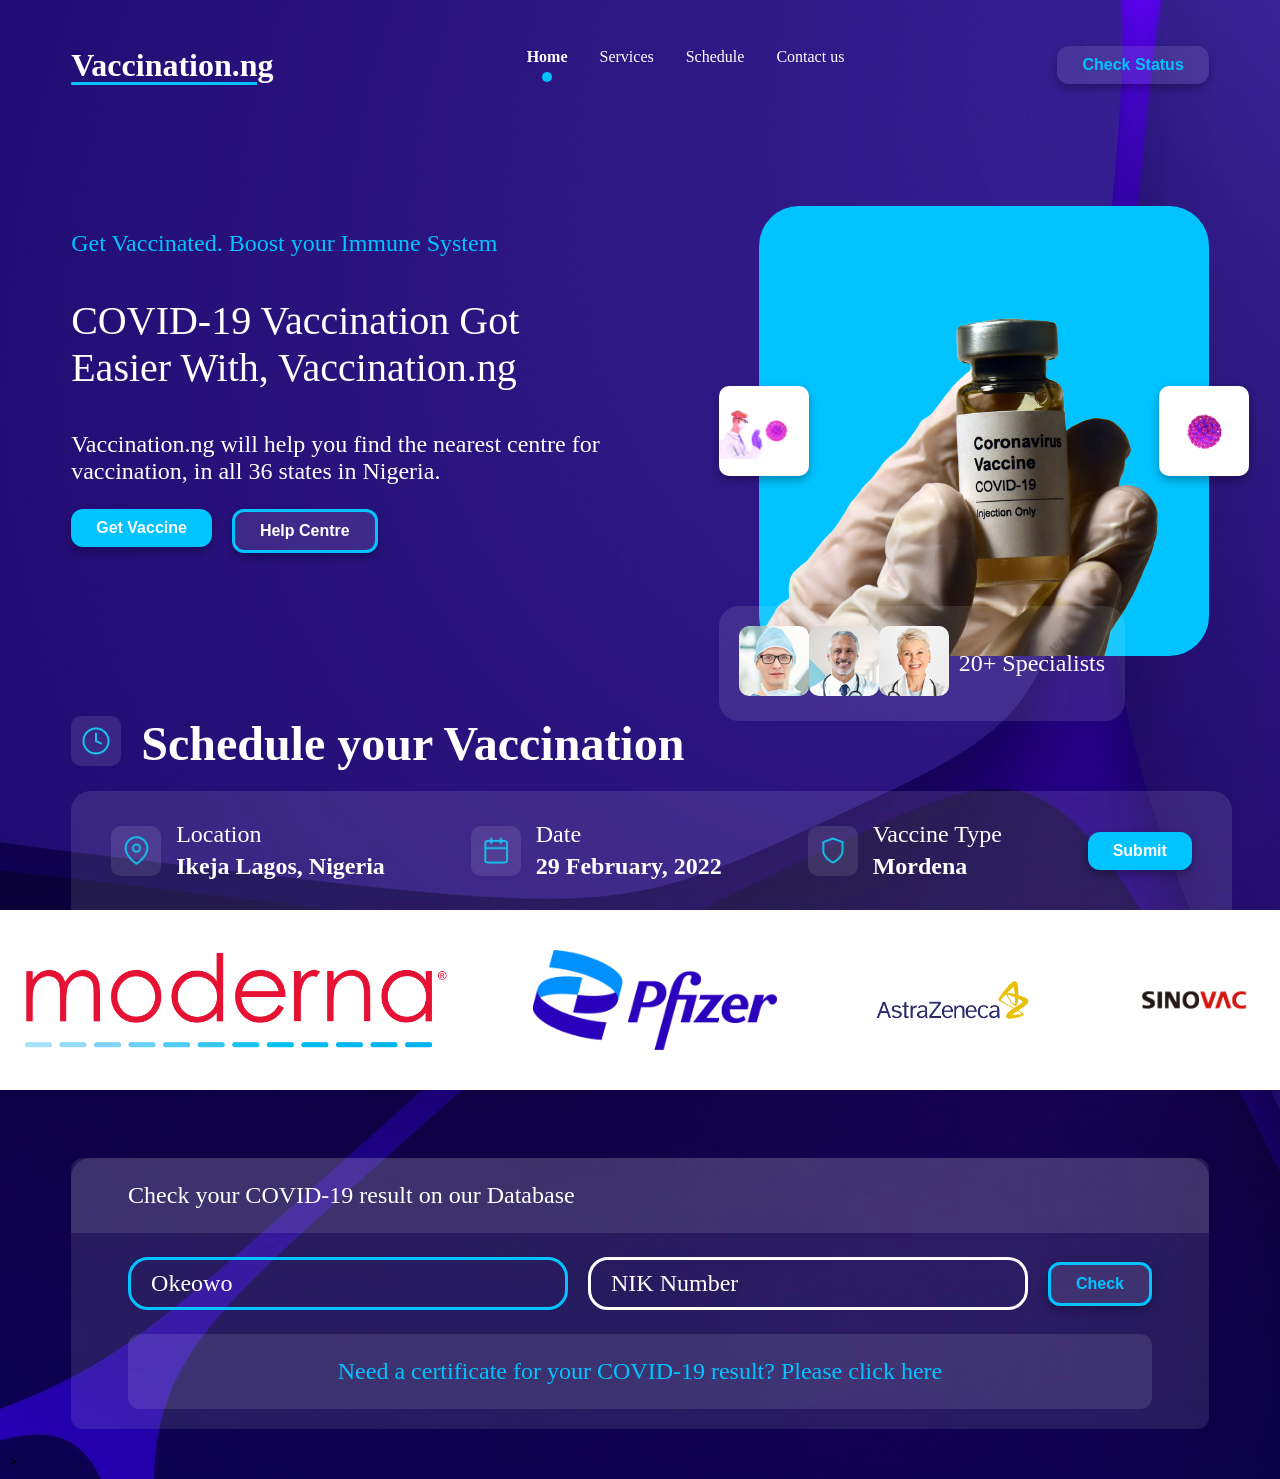
==== template/index.html @ 427723c7 "header and banner and check done" ====
<!DOCTYPE html>
<html lang="en-US">
    <head>
        <meta charset="utf-8" />
        <meta name="viewport" content="width=device-width" />
        <title>Landing Page</title>
        <link rel="stylesheet" href="../styles/style.css">
        
    </head>
    <body>
        <header class="navigation">
            <div class="logo">Vaccination.ng</div>
                <nav>
                <ul>
                    <li class="home-link">Home<span class="dot"></span></li>
                    <li>Services</li>
                    <li>Schedule</li>
                    <li>Contact us</li>
                </ul>
                </nav>
            <button class="check-btn">Check Status</button>
        </header>
        <main>
        <section class="banner">
            <div class="banner-items">
                <div class="banner-container">
                    <div class="banner-container-info">
                        <div class="banner-container-info-title">
                            <p>Get Vaccinated. Boost your Immune System</p>
                        </div>
                        <div class="banner-container-info-subtitle">
                            <p>COVID-19 Vaccination
                                Got Easier With,
                                Vaccination.ng</p>
                        </div>
                        <div class="banner-container-info-text">
                            <p>Vaccination.ng will help you find the nearest
                                centre for vaccination, in all 36 states in Nigeria.</p>
                        </div>
                    </div>
                    <div class="banner-container-btn">
                       <button class="banner-btn-vaccine">Get Vaccine</button>
                        <button class="banner-btn">Help Centre</button>
                    </div>
                </div>
                <div class="banner-images">
                    <div class="banner-image-hand">
                        <img src="../images/doctor.png"/>
                        <img src="../images/covid.png"/>
                    </div>
                    <div class="banner-image-info">
                        <div class="banner-image-specs">
                        <img class="banner-image-spec" src="../images/spec1.png">
                        <img class="banner-image-spec" src="../images/spec2.png">
                        <img class="banner-image-spec" src="../images/spec3.png">
                        </div>
                        <div class="banner-image-text">
                        <p>20+ Specialists</p>
                        </div>
                    </div>
                </div>
                    
            </div>
                <div class="banner-schedule">
                    <div class="banner-schedule-title">
                        <img src="../images/clock.png"/>
                        <p>Schedule your Vaccination</p>
                    </div>
                    <div class="banner-schedule-info">
                        <div class="banner-schedule-info-category">
                            <img class="banner-schedule-info-sign" src="../images/map-pin.png">
                            <div class="banner-schedule-info-text">
                                <p class="banner-schedule-category-name">Location</p>
                                <p class="banner-schedule-category-value">Ikeja Lagos, Nigeria</p>
                            </div>
                        </div>
                        <div class="banner-schedule-info-category">
                            <img class="banner-schedule-info-sign" src="../images/calendar.png">
                            <div class="banner-schedule-info-text">
                                <p class="banner-schedule-category-name">Date</p>
                                <p class="banner-schedule-category-value">29 February, 2022</p>
                            </div>
                        </div>
                        <div class="banner-schedule-info-category">
                            <img class="banner-schedule-info-sign" src="../images/shield.png">
                            <div class="banner-schedule-info-text">
                                <p class="banner-schedule-category-name">Vaccine Type</p>
                                <p class="banner-schedule-category-value">Mordena</p>
                            </div>
                        </div>
                        <button class="banner-schedule-btn">Submit</button>
                    </div>
                    <div class="sponsors">
                        <img src="../images/moderna.png">
                        <img src="../images/pfizer.png">
                        <img src="../images/astrazeneca.png">
                        <img src="../images/sinovac.png">
                    </div>
                </div>
        </section>
        <section class="check">
            <div class="check-container">
                <div class="check-container-title">
                    <p>Check your COVID-19 result on our Database</p>
                </div>
                <div class="check-container-info">
                    <div class="check-container-info-input">
                        <p>Okeowo</p>
                    </div>
                    <div class="check-container-info-niknum">
                        <p>NIK Number</p>
                    </div>
                    <button class="check-container-info-btn">Check</button>
                </div>
                <div class="check-container-text">
                    <p>Need a certificate for your COVID-19 result? Please click here</p>
                </div>
            </div>
        </section>>
        </main>
    </body>
</html>
---- styles/style.css ----
body {
    background-image: url(../images/background.jpg);
}

.logo {
    color: #fff;
    font-size: 2em;
    font-weight: bold;
    text-decoration: underline;
    text-decoration-color: #00c3ff;
    text-underline-offset: 6px; 
}

.navigation {
    display: flex;
    justify-content: space-between;
    align-items: center;
    padding: 1.5rem 5%;
}

.navigation nav ul {
    display: flex;
    list-style: none;
    gap: 2rem;
}
  
.navigation nav ul li {
    color: #fff;
}

.home-link {
    position: relative;
    font-weight: bold;
}

.home-link .dot {
    display: block;
    width: 10px;
    height: 10px;
    background: #00c3ff;
    border-radius: 50%;
    margin: 6px auto 0;
}

.check-btn {
    background: rgba(255, 255, 255, 0.1);
    color: #00c3ff;
    font-weight: bold;
    padding: 10px 25px;
    border: none;
    border-radius: 12px;
    font-size: 16px;
    box-shadow: 0 4px 8px rgba(0, 0, 0, 0.3);
}

.banner {
    display: flex;
    flex-direction: column;
    padding: 1.5rem 5%;
    margin-top: 60px;
}

.banner-items {
    display: flex;
    flex-direction: row;
    gap: 150px;
    
}


.banner-container {
    display: flex;
    flex-direction: column;
    align-items: flex-start;
    justify-content: flex-start;
    text-align: left;
}

.banner-container-info-title {
    color: #00c3ff;
    font-size: 1.5em;
}

.banner-container-info-subtitle {
    color: #fff;
    font-size: 2.5em;
}

.banner-container-info-text {
    color: #fff;
    font-size: 1.5em;
}

.banner-container-btn {
    display: flex;
    flex-direction: row;
    align-items: flex-start;
    justify-content: flex-start;
    gap: 20px;
}

.banner-btn {
    background: rgba(255, 255, 255, 0.1);
    color: #fff;
    font-weight: bold;
    padding: 10px 25px;
    border: solid #00c3ff;
    border-radius: 12px;
    font-size: 16px;
    box-shadow: 0 4px 8px rgba(0, 0, 0, 0.3);
}

.banner-btn-vaccine {
    background: rgba(255, 255, 255, 0.1);
    background-color: #00c3ff;
    color: #fff;
    font-weight: bold;
    padding: 10px 25px;
    border: solid #00c3ff;
    border: none;
    border-radius: 12px;
    font-size: 16px;
    box-shadow: 0 4px 8px rgba(0, 0, 0, 0.3);
}

.banner-images {
    position: relative;
}

.banner-image-hand {
    background-color: #00c3ff;
    background-image: url(../images/hand.png);
    width: 450px;
    height: 450px;
    border-radius: 40px;
    display: flex;
    align-items: center;
    justify-content: center;
    gap: 350px;
}

.banner-image-hand img {
    background-color: #fff;
    border-radius: 10px;
    width: 20%;
    height: 20%;
    object-fit: contain;
    box-shadow: 0 4px 8px rgba(0, 0, 0, 0.3);
}

.banner-image-info {
    position: absolute;
    background: rgba(255, 255, 255, 0.1);
    display: flex;
    flex-direction: row;
    align-items: flex-start;
    justify-content: flex-start;
    border: 5px;
    border-radius: 20px;
    padding: 20px;
    top: 400px;
    left: -40px;
    gap: 10px;
    margin: 0px;
}

.banner-image-specs {
    display: flex;
    flex-direction: row;
    align-items: flex-start;
    justify-content: flex-start;
    
}

.banner-image-spec {  
    width: 70px;
    height: 70px;
    border-radius: 10px;
    
}

.banner-image-text {
    color: #fff;
    font-size: 1.5em;
}

.banner-schedule {
    display: flex;
    flex-direction: column;
    align-items: flex-start;
    justify-content: center;
    margin-top: 60px;
}

.banner-schedule-title {
    display: flex;
    flex-direction: row;
    color: #00c3ff;
    font-size: 1.5em;
    gap: 20px;
}

.banner-schedule-title img {
    background: rgba(255, 255, 255, 0.1);
    border-radius: 10px;
    padding: 10px;
    object-fit: contain;
    width: 30px;
    height: 30px;
    flex-shrink: 0;
    
}

.banner-schedule-title p {
    color: #fff;
    font-size: 2em;
    font-weight: bold;
    margin: 0;
}

.banner-schedule-info {
    display: flex;
    flex-direction: row;
    align-items: center;
    justify-content: space-between;
    gap: 20px;
    margin-top: 20px;
    background: rgba(255, 255, 255, 0.1);;
    border-radius: 20px 20px 0 0;
    padding: 30px 40px 30px 40px;
    width: 95%;

}

.banner-schedule-info-category {
    display: flex;
    flex-direction: row;
    align-items: center;
    justify-content: flex-start;
    gap: 15px;
}

.banner-schedule-info-category img {
    background: rgba(255, 255, 255, 0.1);
    border-radius: 10px;
    padding: 10px;
    object-fit: contain;
    width: 30px;
    height: 30px;
    flex-shrink: 0;
}

.banner-schedule-info-text {
    display: flex;
    flex-direction: column;
    align-items: flex-start;
    justify-content: center;
    gap: 5px;
}


.banner-schedule-category-name {
    color: #fff;
    font-size: 1.5em;
    margin: 0;
}

.banner-schedule-category-value {
    color: #fff;
    font-size: 1.5em;
    font-weight: bold;
    margin: 0;
}

.banner-schedule-btn {
    background: rgba(255, 255, 255, 0.1);
    background-color: #00c3ff;
    color: #fff;
    font-weight: bold;
    padding: 10px 25px;
    border: solid #00c3ff;
    border: none;
    border-radius: 12px;
    font-size: 16px;
    box-shadow: 0 4px 8px rgba(0, 0, 0, 0.3);
}

.sponsors {
    background-color: #fff;
    display: flex;
    flex-direction: row;
    align-items: center;
    justify-content: space-around;
    gap: 40px;
    padding: 40px 0;
    width: 100vw;
    box-sizing: border-box;
    margin-left: calc(-50vw + 50%);
    margin-right: calc(-50vw + 50%);
}

.sponsors img {
    width: auto;
    height: auto;
    object-fit: contain;
    max-height: 100px;
}

.check {
    padding: 1.5rem 5%;
    margin-top: 20px;
}

.check-container {
    display: flex;
    flex-direction: column;
    align-items: center;
    justify-content: flex-start;
    background: rgba(255, 255, 255, 0.1);
    border-radius: 12px;
    width: 100%;
    padding-bottom: 20px;
}

.check-container-title {
    color: #fff;
    font-size: 1.5em;
    background: rgba(255, 255, 255, 0.1);;
    border-radius: 20px 20px 0 0;
    margin: 0;
    width: 100%;
}

.check-container-title p {
    padding: 1.5rem 5%;
    margin: 0;
}

.check-container-info {
    display: flex;
    flex-direction: row;
    align-items: center;
    padding: 1.5rem 5%;
    gap: 20px;
    width: 90%;
    justify-content: space-between;
    
}

.check-container-info-input {
    border: solid #00c3ff;
    border-radius: 20px;
    padding: 10px 20px;
    flex: 1;
}

.check-container-info-input p {
    color: #fff;
    font-size: 1.5em;
    margin: 0;
}

.check-container-info-niknum {
    border: solid #fff;
    border-radius: 20px;
    padding: 10px 20px;
    flex: 1;
}

.check-container-info-niknum p {
    color: #fff;
    font-size: 1.5em;
    margin: 0;
}

.check-container-info-btn {
    flex: 0 0 100px;
    background: rgba(255, 255, 255, 0.1);
    color: #00c3ff;
    font-weight: bold;
    padding: 10px 25px;
    border: solid #00c3ff;
    border-radius: 12px;
    font-size: 16px;
    box-shadow: 0 4px 8px rgba(0, 0, 0, 0.3);
}

.check-container-text {
    color: #00c3ff;
    font-size: 1.5em;
    background: rgba(255, 255, 255, 0.1);
    border-radius: 12px;
    margin: 0;
    width: 90%;
    display: flex;
    align-items: center;
    justify-content: center;
}
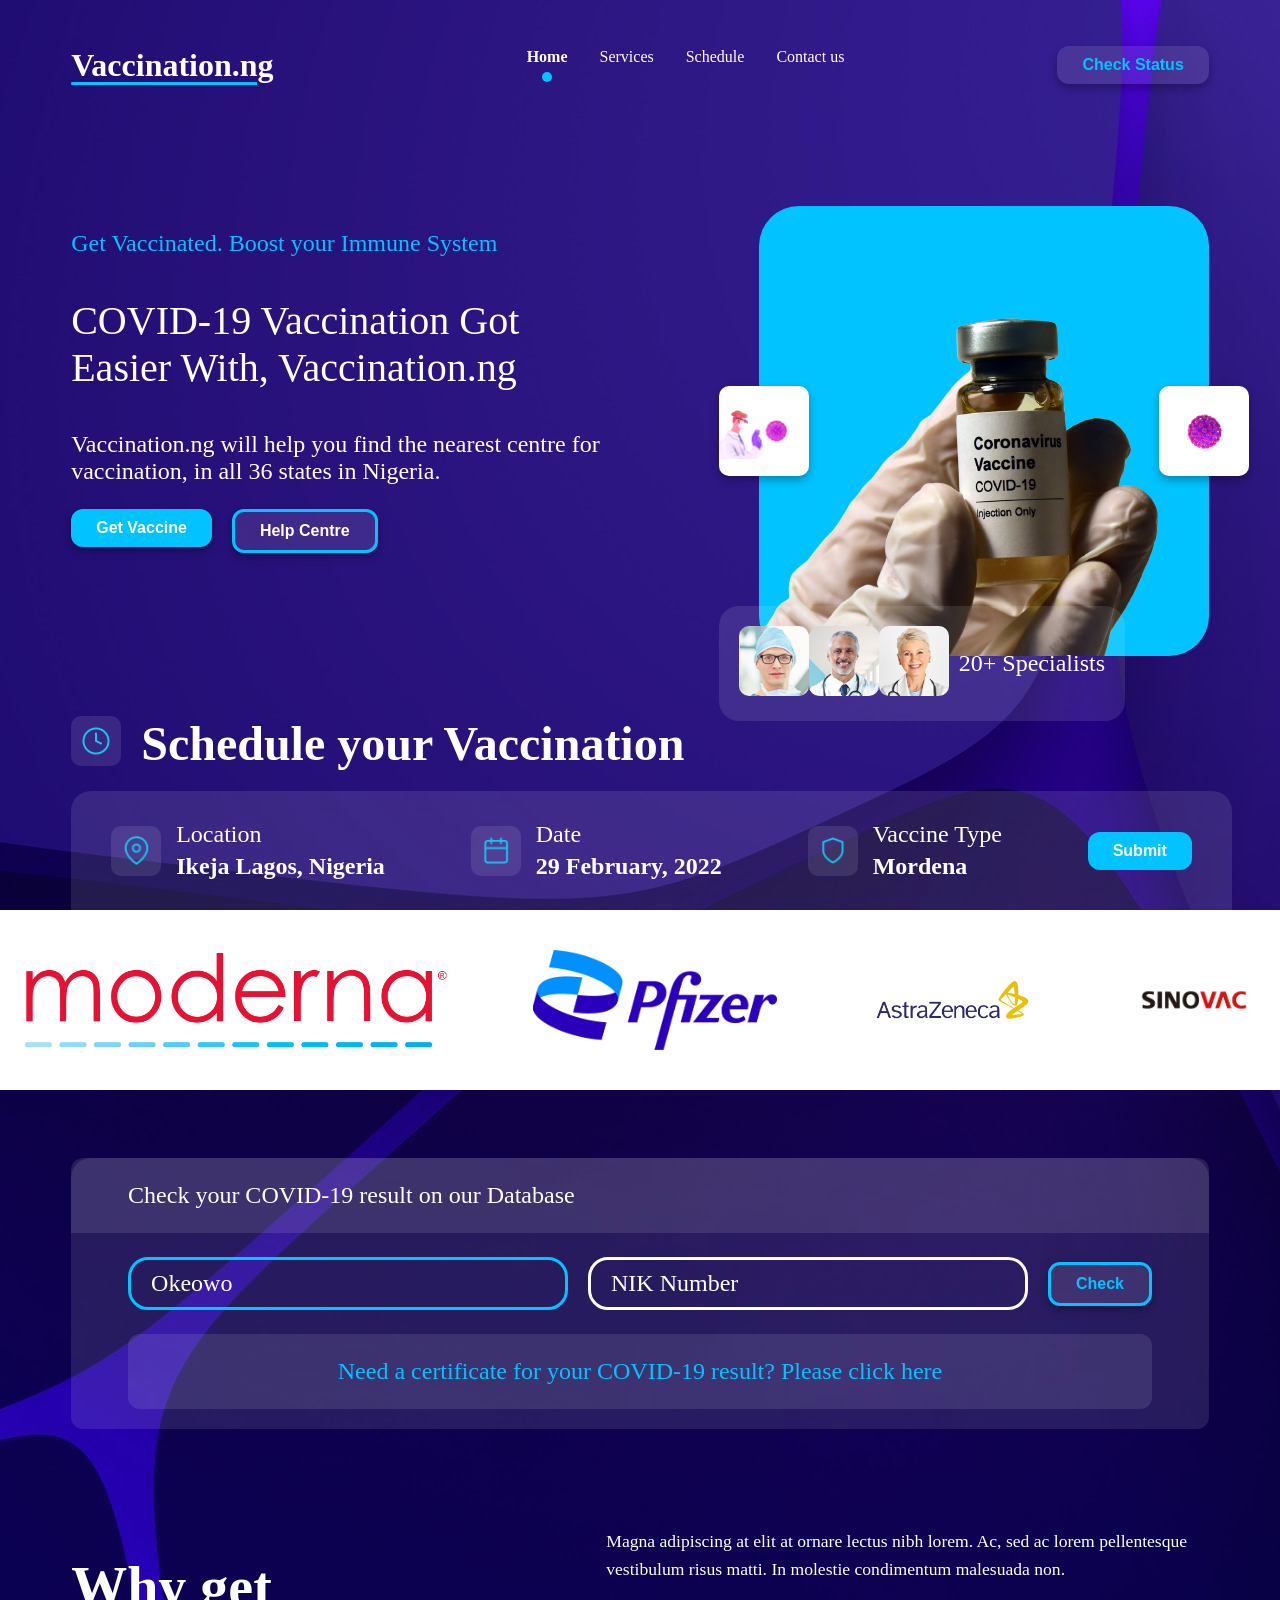
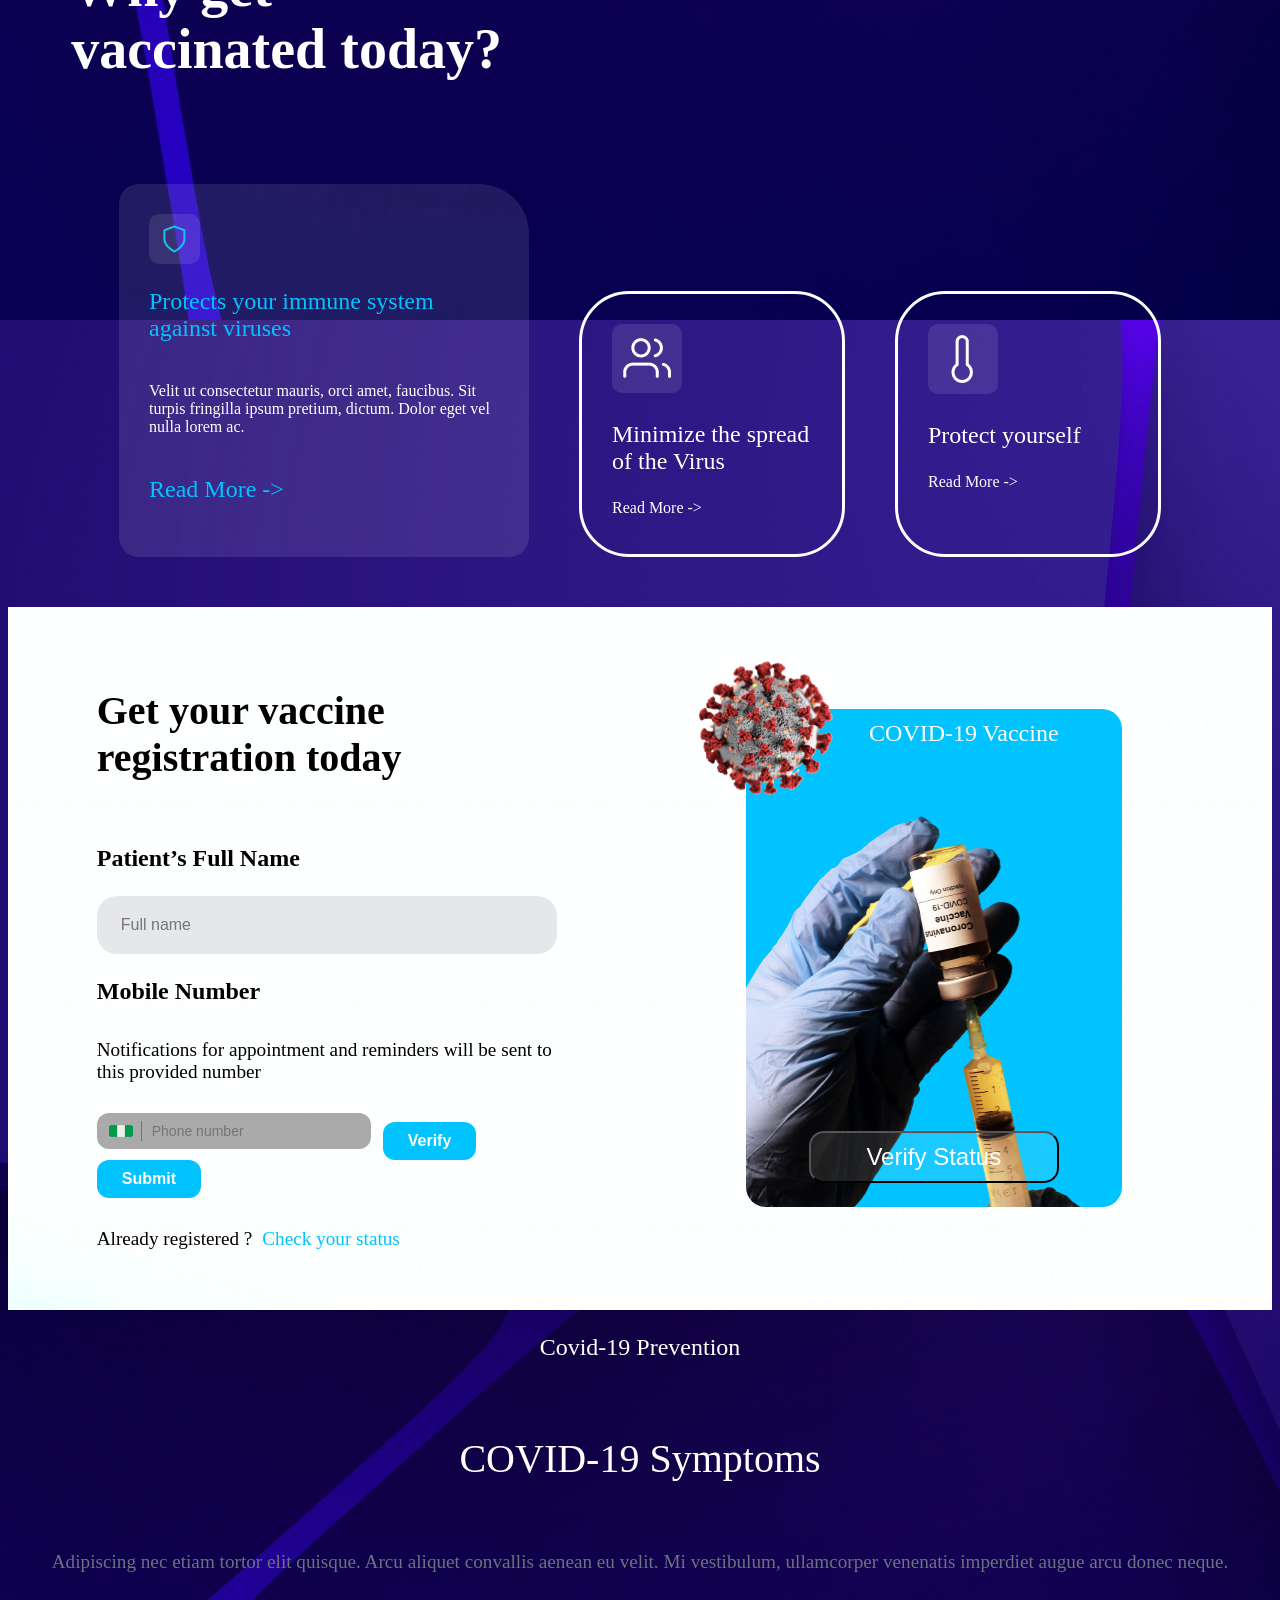
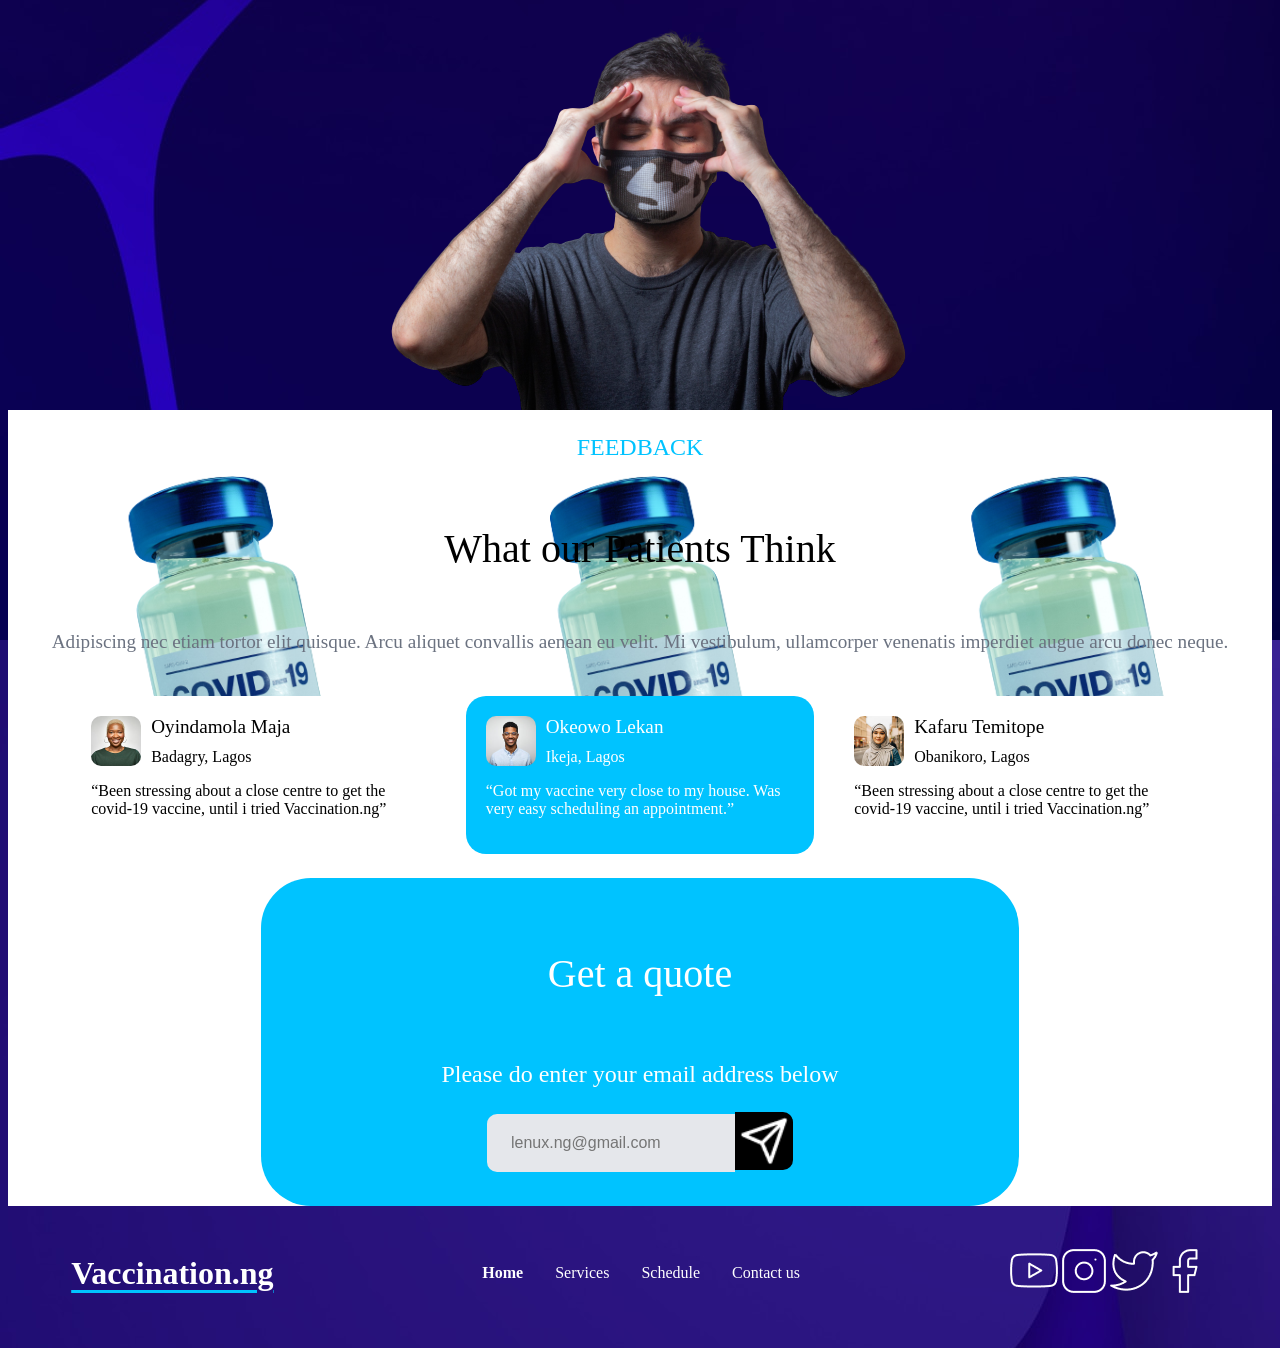
==== commit d36e0037: "main design done" ====
--- a/template/index.html
+++ b/template/index.html
@@ -116,7 +116,162 @@
                     <p>Need a certificate for your COVID-19 result? Please click here</p>
                 </div>
             </div>
-        </section>>
+        </section>
+        <section class="reasons">
+            <div class="reasons-title">
+                <p class="reasons-title-text">Why get vaccinated
+                    today?</p>
+                <p class="reasons-title-subtext">Magna adipiscing at elit at ornare lectus nibh lorem. 
+                    Ac, sed ac lorem pellentesque vestibulum risus matti. 
+                    In molestie condimentum malesuada non.</p>
+            </div>
+            <div class="reasons-info">
+                <div class="reasons-info-protect">
+                    <img src="../images/shield.png">
+                    <p class="reasons-info-protect-title">Protects your immune 
+                        system against viruses</p>
+                    <p class="reasons-info-protect-text">Velit ut consectetur mauris, orci amet, 
+                        faucibus. 
+                        Sit turpis fringilla ipsum pretium,
+                        dictum. Dolor eget vel nulla lorem ac.
+                    </p>
+                    <p class="reasons-info-protect-readmore">Read More -></p>
+                </div>
+                <div class="reasons-info-page">
+                    <img src="../images/people.png">
+                    <p class="reasons-info-page-title">Minimize the spread
+                        of the Virus</p>
+                    
+                    <p class="reasons-info-page-readmore">Read More -></p>
+                </div>
+                <div class="reasons-info-page">
+                    <img src="../images/thermometer.png">
+                    <p class="reasons-info-page-title">Protect yourself</p>
+                    
+                    <p class="reasons-info-page-readmore">Read More -></p>
+                </div>
+            </div>
+        </section>
+        <section class="registration">
+            <div class="reg-container">
+                <div class="reg-form">
+                    <p class="reg-form-title">Get your vaccine 
+                        registration today</p>
+                    <p class="reg-form-text">Patient’s Full Name</p>
+                    <div class="reg-form-name">
+                        <input placeholder="Full name"></input>
+                    </div>
+                    <p class="reg-form-text">Mobile Number</p>
+                    <p class="reg-form-subtext">Notifications for appointment and reminders will be sent to this 
+                        provided number</p>
+                    <div class="reg-form-num">
+                        <div class="reg-phone-box">
+                            <img src="../images/flag.png" class="reg-flag">
+                            <div class="divider"></div>
+                            <input placeholder="Phone number"></input>
+                        </div>
+                        <button class="reg-form-verify-btn">Verify</button>
+                    </div>
+                    <button class="reg-form-submit-btn">Submit</button>
+                    <div class="reg-form-check">
+                    <p class="reg-form-subtext">Already registered ? </p>
+                    <p class="reg-check-status">Check your status</p>
+                </div>
+                </div>
+                
+            </div>
+            <div class="reg-images">
+                <img src="../images/covid2.png" class="reg-image">
+                <div class="reg-image-texts">
+                    <p class="reg-image-text">COVID-19
+                        Vaccine</p>
+                    <button class="reg-image-btn">Verify Status</button>
+                </div>
+            </div>
+        </section>
+        <section class="symptoms">
+            <div class="symptoms-text">
+                <p class="symptoms-title">Covid-19 Prevention</p>
+                <p class="symptoms-subtitle">COVID-19 Symptoms</p>
+                <p class="symptoms-subtext">Adipiscing nec etiam tortor elit quisque. Arcu aliquet convallis aenean eu velit.
+                    Mi vestibulum, ullamcorper venenatis imperdiet augue arcu donec neque.</p>
+                <img src="../images/dude.png">
+            </div>
+        </section>
+        <section class="feedback">
+            <p class="feedback-title">FEEDBACK</p>
+            <p class="feedback-subtitle">What our Patients Think</p>
+            <p class="feedback-subtext">Adipiscing nec etiam tortor elit quisque. Arcu aliquet convallis aenean eu velit.
+                Mi vestibulum, ullamcorper venenatis imperdiet augue arcu donec neque.</p>
+            <div class="customer-feedbacks">
+                <div class="feedback-card">
+                    <div class="customer">
+                        <img src="../images/cus1.png" class="customer-image">
+                        <div class="customer-info">
+                            <p class="customer-name">Oyindamola Maja</p>
+                            <p class="customer-location">Badagry, Lagos</p>
+                    </div>
+                    </div>
+                    <p class="feedback-text">“Been stressing about a close centre
+                        to get the covid-19 vaccine, until
+                        i tried Vaccination.ng”</p>
+                </div>
+                <div class="feedback-card-special">
+                    <div class="customer">
+                        <img src="../images/cus2.png" class="customer-image">
+                        <div class="customer-info">
+                            <p class="customer-name-special"> Okeowo Lekan</p>
+                            <p class="customer-location-special">Ikeja, Lagos</p>
+                    </div>
+                    </div>
+                    <p class="feedback-text-special">“Got my vaccine very close to my house.
+                        Was very easy scheduling
+                        an appointment.”</p>
+                </div>
+                <div class="feedback-card">
+                    <div class="customer">
+                        <img src="../images/cus3.png" class="customer-image">
+                        <div class="customer-info">
+                            <p class="customer-name">Kafaru Temitope</p>
+                            <p class="customer-location">Obanikoro, Lagos</p>
+                    </div>
+                    </div>
+                    <p class="feedback-text">“Been stressing about a close centre
+                        to get the covid-19 vaccine, until
+                        i tried Vaccination.ng”</p>
+                </div>
+            </div>
+            <div class="feedback-quote">
+                <p class="quote-title">
+                    Get a quote
+                </p>
+                <p class="quote-subtitle">
+                    Please do enter your email address below
+                </p>
+                <div class="quote-input">
+                    <input placeholder="lenux.ng@gmail.com"></input>
+                    <div class="quote-arrow">
+                        <img src="../images/send.png">
+                    </div>
+            </div>
+        </section>
         </main>
+        <footer class="footer">
+            <div class="logo">Vaccination.ng</div>
+                <nav>
+                <ul>
+                    <li class="home-link">Home</li>
+                    <li>Services</li>
+                    <li>Schedule</li>
+                    <li>Contact us</li>
+                </ul>
+                </nav>
+                <ul class="footer-soc-links">
+                    <li><a href=""><img src="../images/youtube.png"></a></li>
+                    <li><a href=""><img src="../images/instagram.png"></a></li>
+                    <li><a href=""><img src="../images/twitter.png"></a></li>
+                    <li><a href=""><img src="../images/facebook.png"></a></li>
+                </ul>
+        </footer>
     </body>
 </html>
--- a/styles/style.css
+++ b/styles/style.css
@@ -282,7 +282,6 @@
     border: none;
     border-radius: 12px;
     font-size: 16px;
-    box-shadow: 0 4px 8px rgba(0, 0, 0, 0.3);
 }
 
 .sponsors {
@@ -395,4 +394,503 @@
     display: flex;
     align-items: center;
     justify-content: center;
+}
+
+
+.reasons-title {
+    display: flex;
+    flex-direction: row;
+    gap: 80px;
+    align-items: flex-start;
+    justify-content: flex-start;
+    padding: 3rem 5%;
+}
+
+.reasons-title-text {
+    color: #fff;
+    font-size: 3.5em;
+    font-weight: bold;
+    line-height: 1.1;
+    flex: 0 0 auto;
+    max-width: 40%;
+}
+
+.reasons-title-subtext {
+    color: #fff;
+    font-size: 1.1em;
+    line-height: 1.6;
+    flex: 1;
+    padding-top: 0.5rem;
+}
+
+.reasons-info {
+    display: flex;
+    flex-direction: row;
+    align-items: flex-end;
+    justify-content: center;
+    padding: 0 5%;
+    gap: 50px;
+    margin-bottom: 50px;
+}
+
+.reasons-info-protect {
+    display: flex;
+    flex-direction: column;
+    align-items: flex-start;
+    justify-content: center;
+    background: rgba(255, 255, 255, 0.1);
+    border-radius: 20px 50px 20px 20px;
+    padding: 30px;
+    width: 350px;
+}
+
+.reasons-info-protect img {
+    background: rgba(255, 255, 255, 0.1);
+    border-radius: 10px;
+    padding: 10px;
+    object-fit: contain;
+}
+
+.reasons-info-protect-title {
+    color: #00c3ff;
+    font-size: 1.5em;
+}
+
+.reasons-info-protect-text {
+    color: #fff;
+    font-size: 1em;
+}
+
+.reasons-info-protect-readmore {
+    color: #00c3ff;
+    font-size: 1.5em;
+}
+
+.reasons-info-page {
+    border: solid #fff;
+    border-radius: 50px;
+    padding: 30px;
+    width: 200px;
+    height: 200px;
+}
+.reasons-info-page img {
+    background: rgba(255, 255, 255, 0.1);
+    border-radius: 10px;
+    padding: 10px;
+    object-fit: contain;
+}
+
+.reasons-info-page-title {
+    color: #fff;
+    font-size: 1.5em;
+}
+
+.reasons-info-page-readmore {
+    color: #fff;
+    font-size: 1em;
+}
+
+
+.registration  {
+    background-image: url(../images/background2.jpg);
+    display: flex;
+    flex-direction: row;
+    align-items: center;
+    justify-content: flex-start;
+    gap: 100px;
+}
+
+.reg-container {
+    display: flex;
+    flex-direction: row;
+    align-items: center;
+    justify-content: flex-start;
+    padding: 1rem 5%;
+    width: 100%;
+}
+
+.reg-form {
+    display: flex;
+    flex-direction: column;
+    align-items: flex-start;
+    justify-content: flex-start;
+    padding: 1.5rem 5%;
+}
+
+.reg-form-title {
+    color: black;
+    font-size: 2.5em;
+    font-weight: bold;
+}
+
+.reg-form-text {
+    color: black;
+    font-size: 1.5em;
+    font-weight: bold;
+}
+
+.reg-form-name {
+    display: flex;
+    flex-direction: row;
+    align-items: center;
+    justify-content: flex-start;
+    width: 100%;
+}
+
+.reg-form-name input {
+    width: 100%;
+    padding: 20px 24px;
+    background-color: #e5e7eb;
+    border: none;
+    border-radius: 20px;
+    font-size: 16px;
+    color: #6b7280;
+    outline: none;
+}
+
+.reg-form-subtext {
+    color: black;
+    font-size: 1.2em;
+    margin-top: 10px;
+}
+
+.reg-form-verify-btn {
+    background: rgba(255, 255, 255, 0.1);
+    background-color: #00c3ff;
+    color: #fff;
+    font-weight: bold;
+    padding: 10px 25px;
+    border: solid #00c3ff;
+    border: none;
+    border-radius: 12px;
+    font-size: 16px;
+    margin-top: 20px;
+}
+
+.reg-form-submit-btn {
+    background: rgba(255, 255, 255, 0.1);
+    background-color: #00c3ff;
+    color: #fff;
+    font-weight: bold;
+    padding: 10px 25px;
+    border: solid #00c3ff;
+    border: none;
+    border-radius: 12px;
+    font-size: 16px;
+}
+
+.reg-form-check {
+    display: flex;
+    flex-direction: row;
+    align-items: center;
+    justify-content: flex-start;
+    gap: 10px;
+    margin-top: 20px;
+}
+
+.reg-check-status {
+    color: #00c3ff;
+    font-size: 1.2em;
+    margin-top: 10px;
+}
+
+.reg-form-num {
+    display: flex;
+    align-items: center;
+    gap: 12px;
+}
+
+.reg-phone-box {
+    display: flex;
+    align-items: center;
+    background: #aaa;
+    border-radius: 12px;
+    padding: 8px 12px;
+    width: 250px;
+}
+
+.reg-flag {
+    width: 24px;
+    height: 16px;
+    
+}
+
+.divider {
+    width: 1px;
+    height: 20px;
+    background: #6b7280;
+    margin: 0 8px;
+}
+
+.reg-phone-box input {
+    border: none;
+  outline: none;
+  flex: 1;
+  background: transparent;
+  font-size: 14px;
+  color: #aaa;
+}
+
+.reg-images {
+    display: flex;
+    background-image: url(../images/hand2.png);
+    background-repeat: no-repeat;
+    background-color: #00c3ff;
+    border-radius: 20px;
+    flex-direction: column;
+    align-items: center;
+    justify-content: center;
+    gap: 20px;
+    padding: 1.5rem 5%;
+    width: 250px;
+    height: 450px;
+    margin-right: 150px;
+}
+
+.reg-images img {
+    width: 100%;
+    height: 100%;
+    object-fit: contain;
+    border-radius: 20px;
+    transform: translate(-170px, -150px);
+}
+
+.reg-image-texts {
+    display: flex;
+    flex-direction: column;
+    align-items: center;
+    justify-content: center;
+    gap: 10px;
+}
+
+.reg-image-text {
+    color: #fff;
+    font-size: 1.5em;
+    transform: translate(30px, -350px);
+}
+
+.reg-image-btn {
+    background: rgba(255, 255, 255, 0.1);
+    border-radius: 15px;
+    padding: 10px 25px;
+    color: #fff;
+    font-size: 1.5em;
+    width: 250px
+}
+
+.symptoms-text {
+    display: flex;
+    flex-direction: column;
+    align-items: center;
+    justify-content: center;
+    gap: 10px;
+    margin: 0;
+}
+
+.symptoms-title {
+    color: #fff;
+    font-size: 1.5em;
+}
+
+.symptoms-subtitle {
+    color: #fff;
+    font-size: 2.5em;
+}
+
+.symptoms-subtext {
+    color: #6b7280;
+    font-size: 1.2em;
+}
+
+.feedback {
+    background-image: url(../images/bottle.png);
+    background-repeat: repeat-x;
+    background-color: #fff;
+    background-size: calc(100% / 3) auto;
+    
+    display: flex;
+    flex-direction: column;
+    align-items: center;
+    justify-content: center;
+}
+
+.feedback-title {
+    color: #00c3ff;
+    font-size: 1.5em;
+}
+
+.feedback-subtitle {
+    color: black;
+    font-size: 2.5em;
+}
+
+.feedback-subtext {
+    color: #6b7280;
+    font-size: 1.2em;
+}
+
+.customer-feedbacks {
+    display: flex;
+    flex-direction: row;
+    align-items: center;
+    justify-content: center;
+    gap: 20px;
+    padding: 1.5rem 5%;
+}
+
+.feedback-card {
+    display: flex;
+    flex-direction: column;
+    align-items: flex-start;
+    justify-content: flex-start;
+    background: #fff;
+    border-radius: 20px;
+    background-repeat: no-repeat;
+    padding: 20px;
+}
+
+.feedback-text {
+    color: black;
+    font-size: 1em;
+}
+
+.feedback-text-special {
+    color: #fff;
+    font-size: 1em;
+}
+
+.feedback-card-special{
+    display: flex;
+    flex-direction: column;
+    align-items: flex-start;
+    justify-content: flex-start;
+    background: #00c3ff;
+    border-radius: 20px;
+    background-repeat: no-repeat;
+    padding: 20px;
+}
+
+
+
+.customer {
+    display: flex;
+    flex-direction: row;
+    align-items: center;
+    justify-content: center;
+    gap: 10px;
+    
+}
+
+.customer-image {
+    width: 50px;
+    height: 50px;
+    border-radius: 10px;
+    object-fit: cover;
+}
+
+.customer-info {
+    display: flex;
+    flex-direction: column;
+    align-items: flex-start;
+    justify-content: center;
+    gap: 10px;
+}
+
+.customer-info p {
+    margin: 0;
+}
+
+.customer-name {
+    color: black;
+    font-size: 1.2em;
+}
+
+.customer-location {
+    color: black;
+    font-size: 1em;
+}
+
+.customer-name-special {
+    color: #fff;
+    font-size: 1.2em;
+}
+
+.customer-location-special {
+    color: #fff;
+    font-size: 1em;
+}
+
+.feedback-quote {
+    display: flex;
+    flex-direction: column;
+    align-items: center;
+    justify-content: center;
+    background-color: #00c3ff;
+    padding: 2rem 5%;
+    border-radius: 50px;
+    width: 50%;
+    shadowbox: 0 0 15px #6b7280
+}
+
+.quote-title {
+    color: #fff;
+    font-size: 2.5em;
+
+}
+
+.quote-subtitle {
+    color: #fff;
+    font-size: 1.5em;
+}
+
+.quote-input {
+    display: flex;
+    flex-direction: row;
+    align-items: center;
+    justify-content: center;
+
+}
+
+.quote-input input {
+    width: 100%;
+    padding: 20px 24px;
+    background-color: #e5e7eb;
+    border: none;
+    border-radius: 10px 0 0 10px;
+    font-size: 16px;
+    color: #6b7280;
+    outline: none;
+}
+
+.quote-input img {
+    width: 50px;
+    height: 50px;
+    border-radius: 0 10px 10px 0;
+    object-fit: cover;
+    background-color: black;
+    padding: 4px;
+}
+
+.footer {
+    display: flex;
+    justify-content: space-between;
+    align-items: center;
+    padding: 1.5rem 5%;
+}
+
+.footer nav ul {
+    display: flex;
+    list-style: none;
+    gap: 2rem;
+}
+  
+.footer nav ul li {
+    color: #fff;
+}
+
+.footer-soc-links {
+    display: flex;
+    justify-content: center;
+    align-items: center;
+    list-style: none;
 }
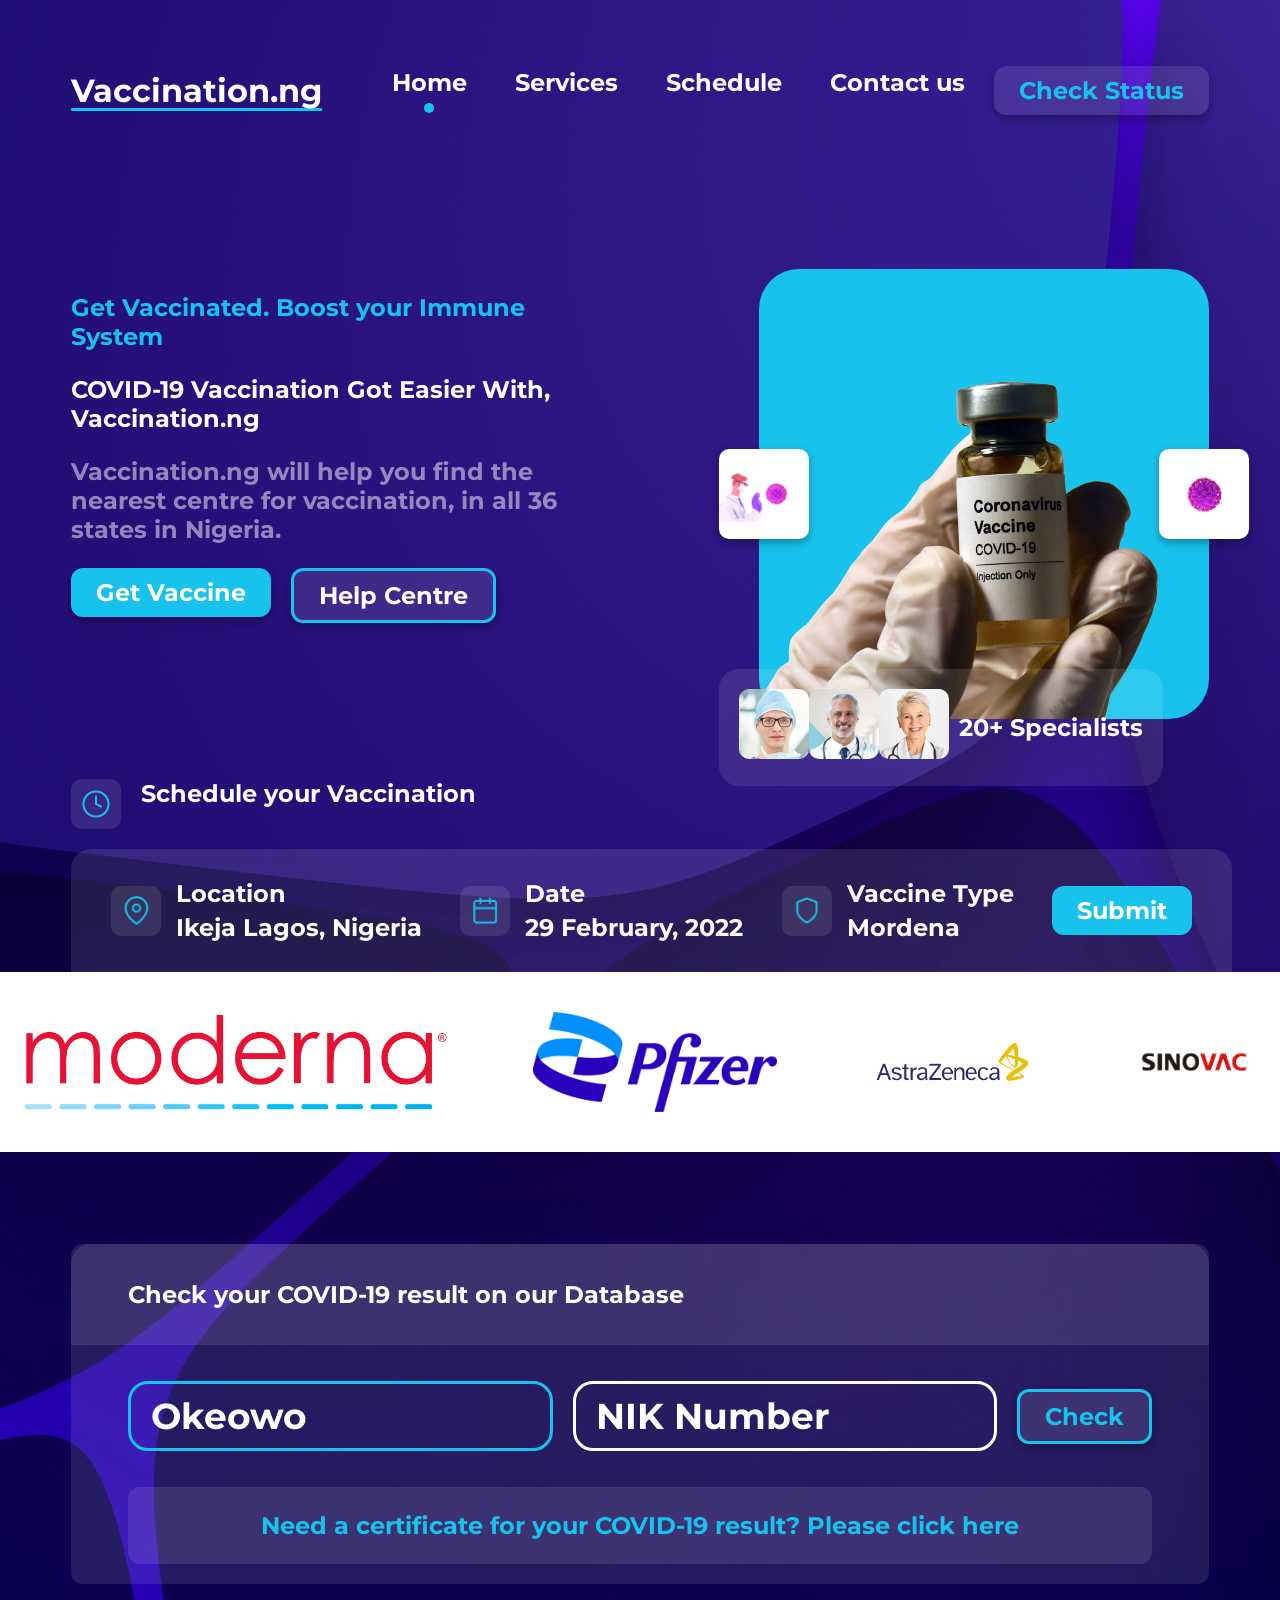
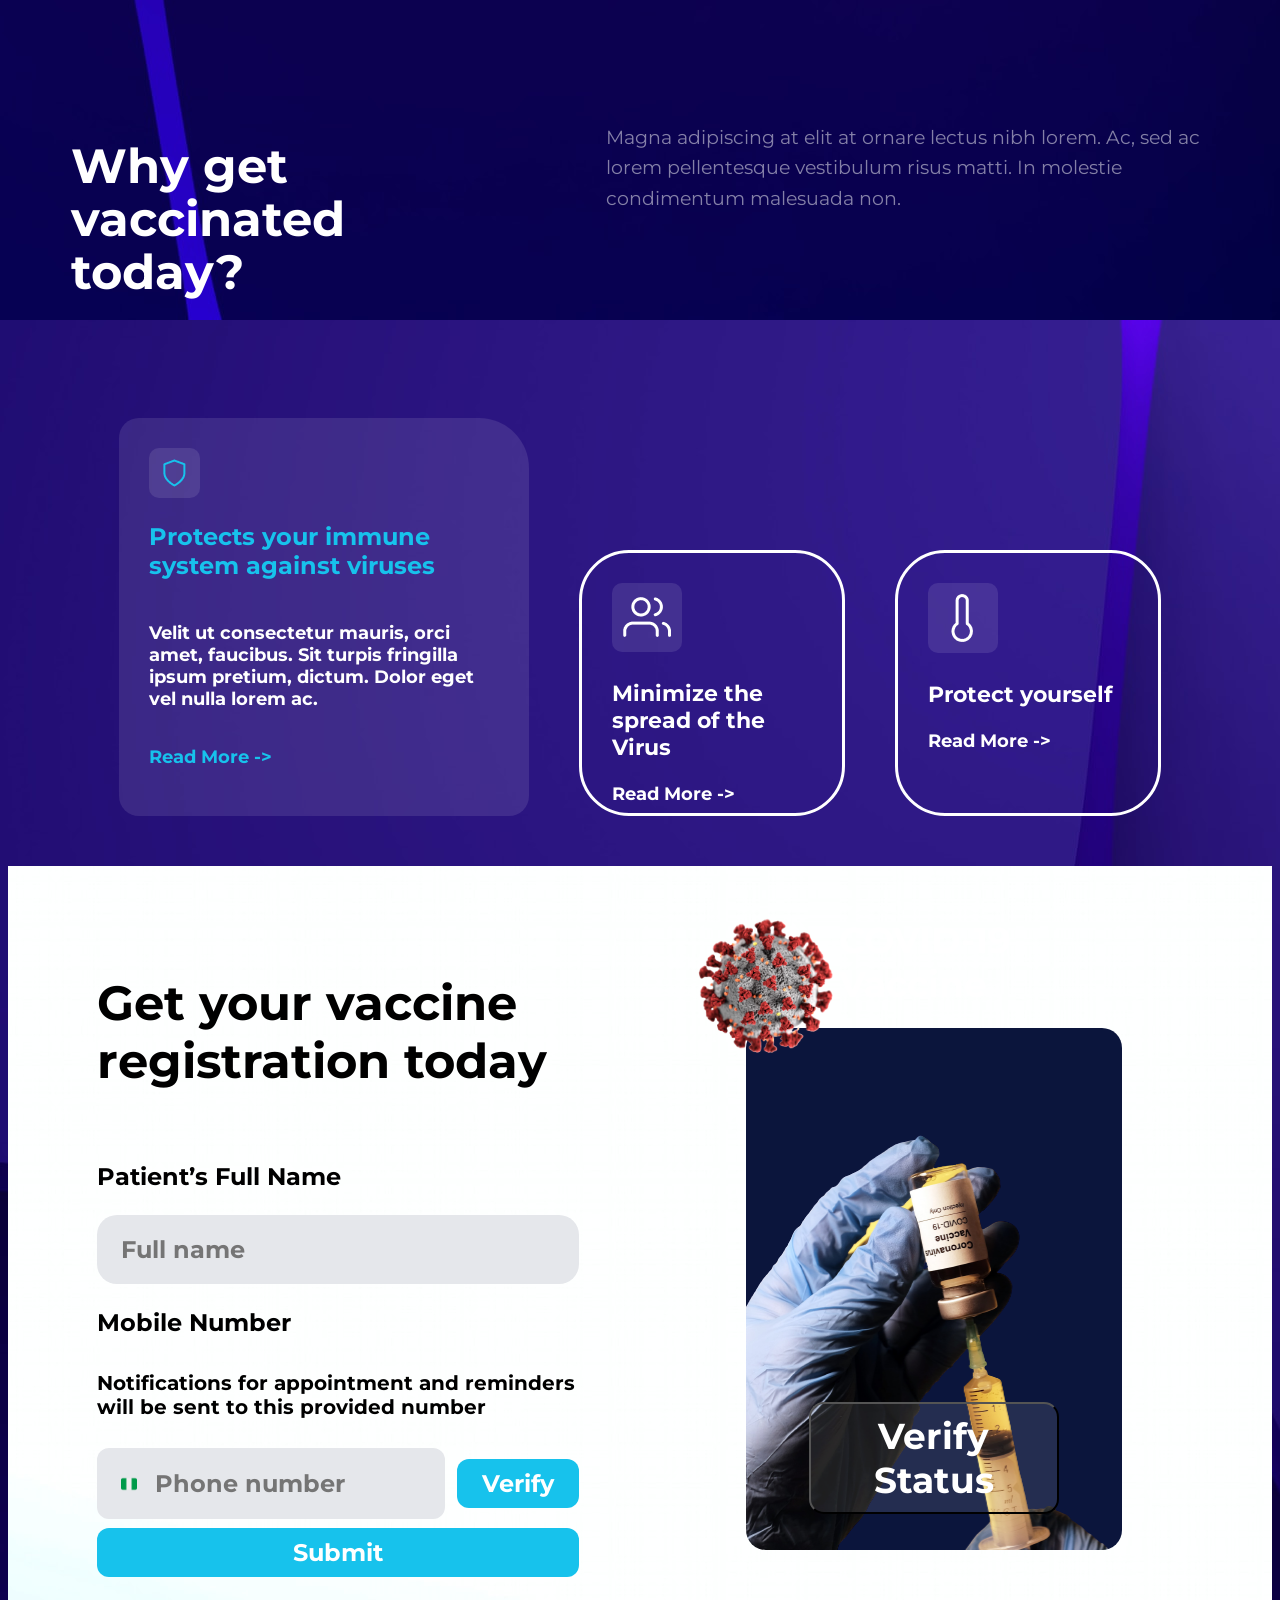
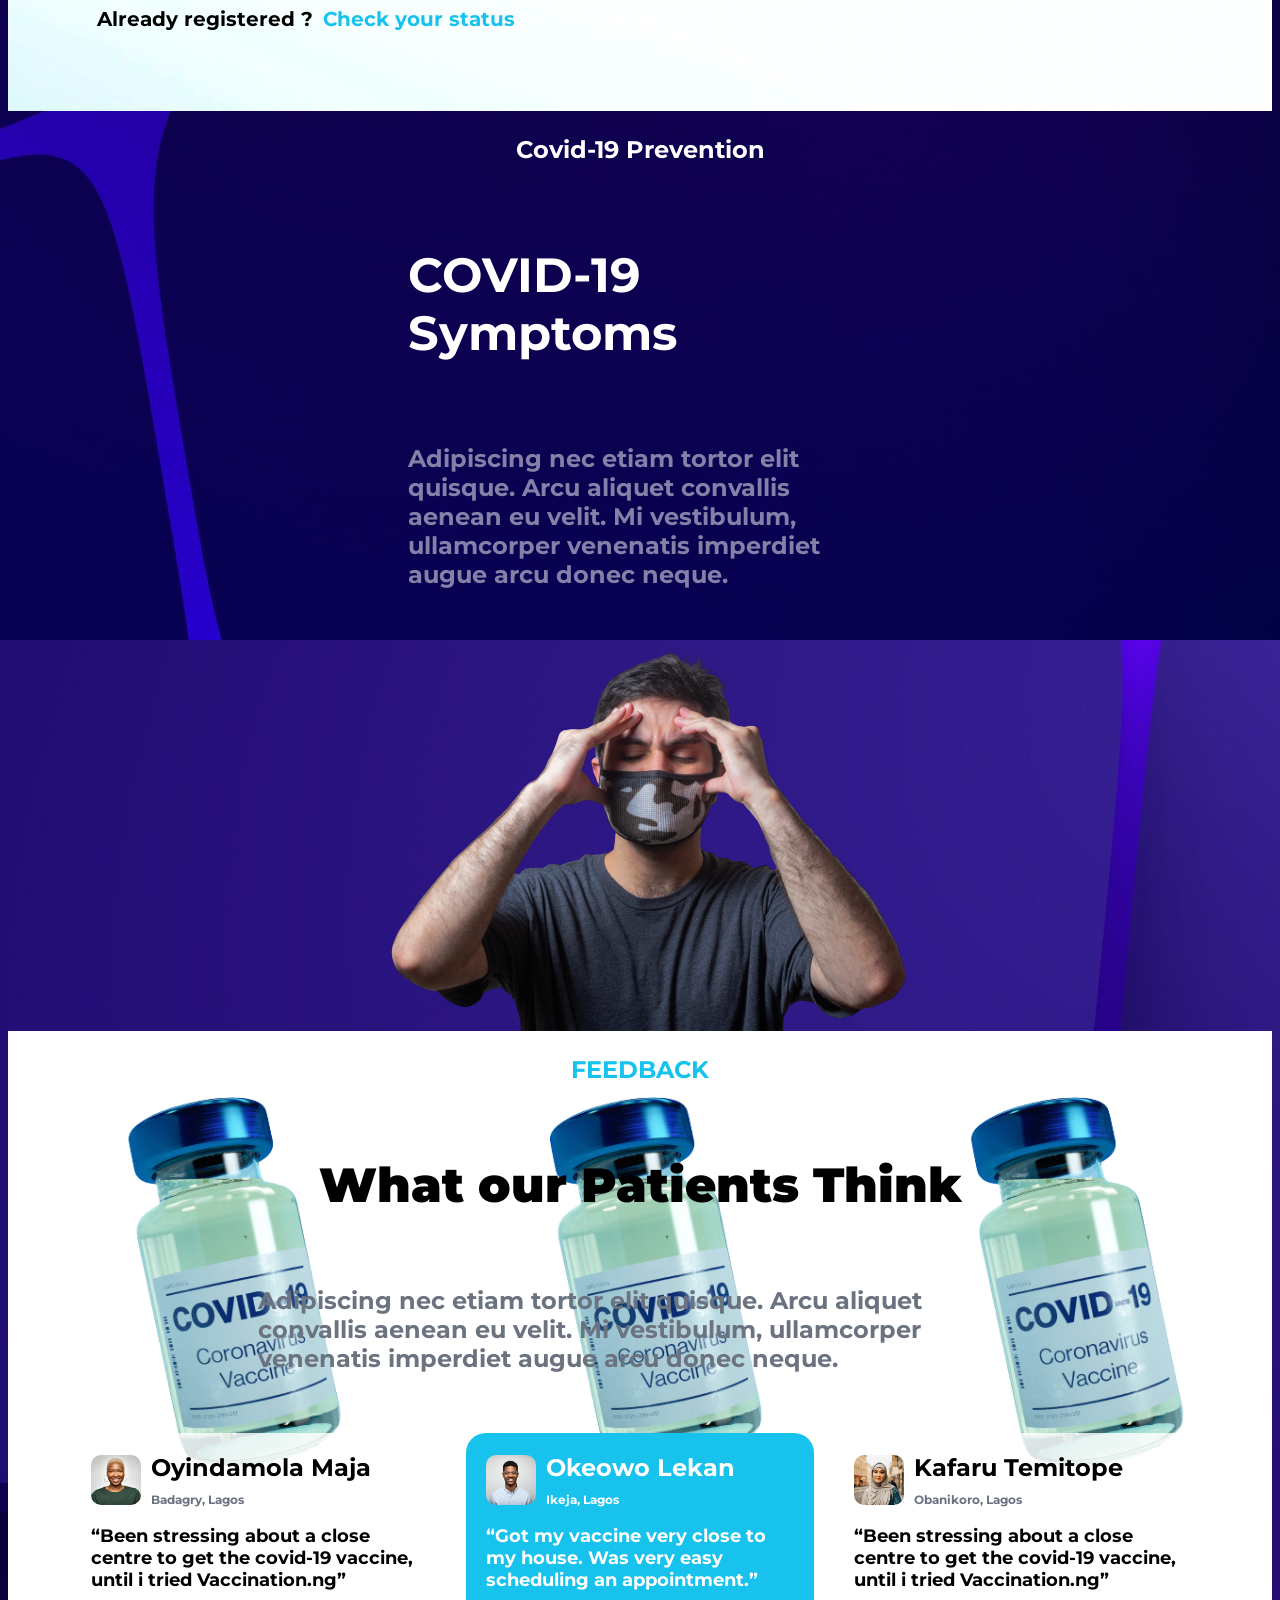
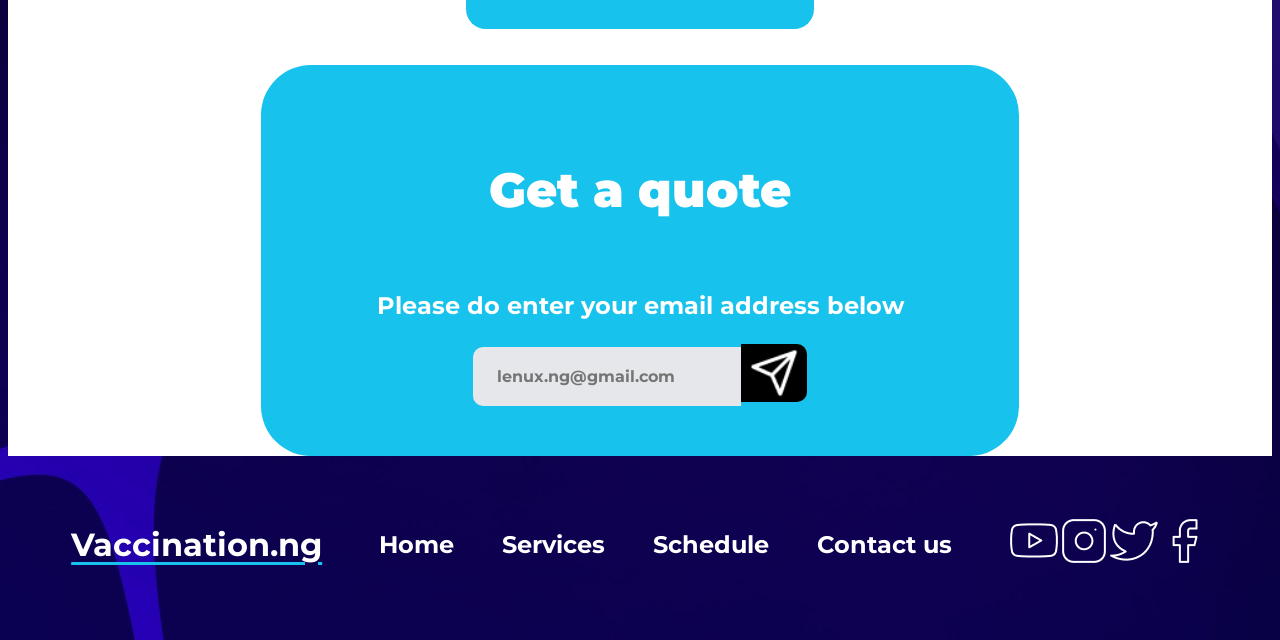
==== commit 3dfa4d79: "fixed decorations" ====
--- a/template/index.html
+++ b/template/index.html
@@ -5,7 +5,8 @@
         <meta name="viewport" content="width=device-width" />
         <title>Landing Page</title>
         <link rel="stylesheet" href="../styles/style.css">
-        
+        <link href="https://fonts.googleapis.com/css2?family=Montserrat&display=swap" rel="stylesheet">
+
     </head>
     <body>
         <header class="navigation">
--- a/styles/style.css
+++ b/styles/style.css
@@ -2,12 +2,19 @@
     background-image: url(../images/background.jpg);
 }
 
+* {
+    font-family: 'Montserrat', sans-serif;
+    font-weight: bold;
+    font-size: 24px;
+  }
+  
+
 .logo {
     color: #fff;
-    font-size: 2em;
+    font-size: 32px;
     font-weight: bold;
     text-decoration: underline;
-    text-decoration-color: #00c3ff;
+    text-decoration-color: #17c2ec;
     text-underline-offset: 6px; 
 }
 
@@ -25,31 +32,32 @@
 }
   
 .navigation nav ul li {
+    font-size: 24px;
     color: #fff;
 }
 
 .home-link {
     position: relative;
-    font-weight: bold;
+    font-weight: bold;    
 }
 
 .home-link .dot {
     display: block;
     width: 10px;
     height: 10px;
-    background: #00c3ff;
+    background: #17c2ec;
     border-radius: 50%;
     margin: 6px auto 0;
 }
 
 .check-btn {
     background: rgba(255, 255, 255, 0.1);
-    color: #00c3ff;
+    color: #17c2ec;
     font-weight: bold;
     padding: 10px 25px;
     border: none;
     border-radius: 12px;
-    font-size: 16px;
+    font-size: 24px;
     box-shadow: 0 4px 8px rgba(0, 0, 0, 0.3);
 }
 
@@ -77,18 +85,21 @@
 }
 
 .banner-container-info-title {
-    color: #00c3ff;
-    font-size: 1.5em;
+    color: #17c2ec;
+    font-size: 24px;
+    font-weight: bold;
 }
 
 .banner-container-info-subtitle {
     color: #fff;
-    font-size: 2.5em;
+    font-size: 48px;
+    font-weight: bolder;
 }
 
 .banner-container-info-text {
-    color: #fff;
-    font-size: 1.5em;
+    color: rgba(255, 255, 255, 0.5);
+    font-size: 24px;
+    font-weight: bold;
 }
 
 .banner-container-btn {
@@ -104,22 +115,22 @@
     color: #fff;
     font-weight: bold;
     padding: 10px 25px;
-    border: solid #00c3ff;
+    border: solid #17c2ec;
     border-radius: 12px;
-    font-size: 16px;
+    font-size: 24px;
     box-shadow: 0 4px 8px rgba(0, 0, 0, 0.3);
 }
 
 .banner-btn-vaccine {
     background: rgba(255, 255, 255, 0.1);
-    background-color: #00c3ff;
+    background-color: #17c2ec;
     color: #fff;
     font-weight: bold;
     padding: 10px 25px;
-    border: solid #00c3ff;
+    border: solid #17c2ec;
     border: none;
     border-radius: 12px;
-    font-size: 16px;
+    font-size: 24px;
     box-shadow: 0 4px 8px rgba(0, 0, 0, 0.3);
 }
 
@@ -128,7 +139,7 @@
 }
 
 .banner-image-hand {
-    background-color: #00c3ff;
+    background-color: #17c2ec;
     background-image: url(../images/hand.png);
     width: 450px;
     height: 450px;
@@ -181,7 +192,7 @@
 
 .banner-image-text {
     color: #fff;
-    font-size: 1.5em;
+    font-size: 24px;
 }
 
 .banner-schedule {
@@ -195,8 +206,9 @@
 .banner-schedule-title {
     display: flex;
     flex-direction: row;
-    color: #00c3ff;
-    font-size: 1.5em;
+    color: #17c2ec;
+    font-size: 24px;
+    font-weight: bold;
     gap: 20px;
 }
 
@@ -213,7 +225,7 @@
 
 .banner-schedule-title p {
     color: #fff;
-    font-size: 2em;
+    font-size: 24px;
     font-weight: bold;
     margin: 0;
 }
@@ -225,7 +237,7 @@
     justify-content: space-between;
     gap: 20px;
     margin-top: 20px;
-    background: rgba(255, 255, 255, 0.1);;
+    background: rgba(255, 255, 255, 0.1);
     border-radius: 20px 20px 0 0;
     padding: 30px 40px 30px 40px;
     width: 95%;
@@ -261,27 +273,24 @@
 
 .banner-schedule-category-name {
     color: #fff;
-    font-size: 1.5em;
     margin: 0;
 }
 
 .banner-schedule-category-value {
     color: #fff;
-    font-size: 1.5em;
     font-weight: bold;
     margin: 0;
 }
 
 .banner-schedule-btn {
     background: rgba(255, 255, 255, 0.1);
-    background-color: #00c3ff;
+    background-color: #17c2ec;
     color: #fff;
     font-weight: bold;
     padding: 10px 25px;
-    border: solid #00c3ff;
+    border: solid #17c2ec;
     border: none;
     border-radius: 12px;
-    font-size: 16px;
 }
 
 .sponsors {
@@ -323,7 +332,6 @@
 
 .check-container-title {
     color: #fff;
-    font-size: 1.5em;
     background: rgba(255, 255, 255, 0.1);;
     border-radius: 20px 20px 0 0;
     margin: 0;
@@ -347,7 +355,7 @@
 }
 
 .check-container-info-input {
-    border: solid #00c3ff;
+    border: solid #17c2ec;
     border-radius: 20px;
     padding: 10px 20px;
     flex: 1;
@@ -356,6 +364,8 @@
 .check-container-info-input p {
     color: #fff;
     font-size: 1.5em;
+    font-weight: medium;
+
     margin: 0;
 }
 
@@ -369,24 +379,23 @@
 .check-container-info-niknum p {
     color: #fff;
     font-size: 1.5em;
+    font-weight: medium;
     margin: 0;
 }
 
 .check-container-info-btn {
     flex: 0 0 100px;
     background: rgba(255, 255, 255, 0.1);
-    color: #00c3ff;
+    color: #17c2ec;
     font-weight: bold;
     padding: 10px 25px;
-    border: solid #00c3ff;
+    border: solid #17c2ec;
     border-radius: 12px;
-    font-size: 16px;
     box-shadow: 0 4px 8px rgba(0, 0, 0, 0.3);
 }
 
 .check-container-text {
-    color: #00c3ff;
-    font-size: 1.5em;
+    color: #17c2ec;
     background: rgba(255, 255, 255, 0.1);
     border-radius: 12px;
     margin: 0;
@@ -408,7 +417,7 @@
 
 .reasons-title-text {
     color: #fff;
-    font-size: 3.5em;
+    font-size: 48px;
     font-weight: bold;
     line-height: 1.1;
     flex: 0 0 auto;
@@ -416,8 +425,9 @@
 }
 
 .reasons-title-subtext {
-    color: #fff;
-    font-size: 1.1em;
+    color: rgba(255, 255, 255, 0.5);
+    font-size: 19px;
+    font-weight: normal;
     line-height: 1.6;
     flex: 1;
     padding-top: 0.5rem;
@@ -452,18 +462,18 @@
 }
 
 .reasons-info-protect-title {
-    color: #00c3ff;
-    font-size: 1.5em;
+    color: #17c2ec;
+    font-size: 24px;
 }
 
 .reasons-info-protect-text {
     color: #fff;
-    font-size: 1em;
+    font-size: 18px;
 }
 
 .reasons-info-protect-readmore {
-    color: #00c3ff;
-    font-size: 1.5em;
+    color: #17c2ec;
+    font-size: 18px;
 }
 
 .reasons-info-page {
@@ -482,12 +492,12 @@
 
 .reasons-info-page-title {
     color: #fff;
-    font-size: 1.5em;
+    font-size: 22px;
 }
 
 .reasons-info-page-readmore {
     color: #fff;
-    font-size: 1em;
+    font-size: 18px;
 }
 
 
@@ -519,13 +529,13 @@
 
 .reg-form-title {
     color: black;
-    font-size: 2.5em;
+    font-size: 48px;
     font-weight: bold;
 }
 
 .reg-form-text {
     color: black;
-    font-size: 1.5em;
+    font-size: 24px;
     font-weight: bold;
 }
 
@@ -543,40 +553,43 @@
     background-color: #e5e7eb;
     border: none;
     border-radius: 20px;
-    font-size: 16px;
+    font-size: 24px;
     color: #6b7280;
     outline: none;
 }
 
 .reg-form-subtext {
     color: black;
-    font-size: 1.2em;
+    font-size: 20px;
+    font-weight: regular;
     margin-top: 10px;
 }
 
 .reg-form-verify-btn {
     background: rgba(255, 255, 255, 0.1);
-    background-color: #00c3ff;
+    background-color: #17c2ec;
     color: #fff;
     font-weight: bold;
     padding: 10px 25px;
-    border: solid #00c3ff;
+    border: solid #17c2ec;
     border: none;
     border-radius: 12px;
-    font-size: 16px;
+    font-size: 24px;
     margin-top: 20px;
+    margin-bottom: 20px;
 }
 
 .reg-form-submit-btn {
     background: rgba(255, 255, 255, 0.1);
-    background-color: #00c3ff;
+    background-color: #17c2ec;
     color: #fff;
     font-weight: bold;
     padding: 10px 25px;
-    border: solid #00c3ff;
+    border: solid #17c2ec;
     border: none;
     border-radius: 12px;
-    font-size: 16px;
+    font-size: 24px;
+    width: 100%;
 }
 
 .reg-form-check {
@@ -589,8 +602,8 @@
 }
 
 .reg-check-status {
-    color: #00c3ff;
-    font-size: 1.2em;
+    color: #17c2ec;
+    font-size: 20px;
     margin-top: 10px;
 }
 
@@ -603,10 +616,10 @@
 .reg-phone-box {
     display: flex;
     align-items: center;
-    background: #aaa;
+    background: #e5e7eb;
     border-radius: 12px;
-    padding: 8px 12px;
-    width: 250px;
+    padding: 20px 24px;
+    width: 300px;
 }
 
 .reg-flag {
@@ -618,24 +631,24 @@
 .divider {
     width: 1px;
     height: 20px;
-    background: #6b7280;
+    background: #263238;
     margin: 0 8px;
 }
 
 .reg-phone-box input {
     border: none;
-  outline: none;
-  flex: 1;
-  background: transparent;
-  font-size: 14px;
-  color: #aaa;
+    outline: none;
+    flex: 1;
+    background: transparent;
+    font-size: 24px;
+    color: #e5e7eb;
 }
 
 .reg-images {
     display: flex;
     background-image: url(../images/hand2.png);
     background-repeat: no-repeat;
-    background-color: #00c3ff;
+    background-color: #0b153c;
     border-radius: 20px;
     flex-direction: column;
     align-items: center;
@@ -678,6 +691,8 @@
     width: 250px
 }
 
+
+
 .symptoms-text {
     display: flex;
     flex-direction: column;
@@ -685,21 +700,23 @@
     justify-content: center;
     gap: 10px;
     margin: 0;
+    padding-left: 400px;
+    padding-right: 400px;
 }
 
 .symptoms-title {
     color: #fff;
-    font-size: 1.5em;
+    font-size: 24px;
 }
 
 .symptoms-subtitle {
     color: #fff;
-    font-size: 2.5em;
+    font-size: 48px;
 }
 
 .symptoms-subtext {
-    color: #6b7280;
-    font-size: 1.2em;
+    color: rgba(255, 255, 255, 0.5);
+    font-size: 24px;
 }
 
 .feedback {
@@ -715,18 +732,22 @@
 }
 
 .feedback-title {
-    color: #00c3ff;
-    font-size: 1.5em;
+    color: #17c2ec;
+    font-size: 24px;
+    font-weight: bold;
 }
 
 .feedback-subtitle {
     color: black;
-    font-size: 2.5em;
+    font-size: 48px;
+    font-weight: bolder;
 }
 
 .feedback-subtext {
     color: #6b7280;
-    font-size: 1.2em;
+    font-size: 24px;
+    padding-left: 250px;
+    padding-right: 250px;
 }
 
 .customer-feedbacks {
@@ -743,7 +764,7 @@
     flex-direction: column;
     align-items: flex-start;
     justify-content: flex-start;
-    background: #fff;
+    background: rgba(255, 255, 255, 0.8);
     border-radius: 20px;
     background-repeat: no-repeat;
     padding: 20px;
@@ -751,12 +772,13 @@
 
 .feedback-text {
     color: black;
-    font-size: 1em;
+    font-size: 18px;
+    
 }
 
 .feedback-text-special {
     color: #fff;
-    font-size: 1em;
+    font-size: 18px;
 }
 
 .feedback-card-special{
@@ -764,7 +786,7 @@
     flex-direction: column;
     align-items: flex-start;
     justify-content: flex-start;
-    background: #00c3ff;
+    background: #17c2ec;
     border-radius: 20px;
     background-repeat: no-repeat;
     padding: 20px;
@@ -802,22 +824,23 @@
 
 .customer-name {
     color: black;
-    font-size: 1.2em;
+    font-size: 24px;
 }
 
 .customer-location {
-    color: black;
-    font-size: 1em;
+    color: #6b7280;
+    font-size: 12px;
+    font-weight: bold;
 }
 
 .customer-name-special {
     color: #fff;
-    font-size: 1.2em;
+    font-size: 24px;
 }
 
 .customer-location-special {
     color: #fff;
-    font-size: 1em;
+    font-size: 12px;
 }
 
 .feedback-quote {
@@ -825,7 +848,7 @@
     flex-direction: column;
     align-items: center;
     justify-content: center;
-    background-color: #00c3ff;
+    background-color: #17c2ec;
     padding: 2rem 5%;
     border-radius: 50px;
     width: 50%;
@@ -834,13 +857,13 @@
 
 .quote-title {
     color: #fff;
-    font-size: 2.5em;
-
+    font-size: 48px;
+    font-weight: bolder;
 }
 
 .quote-subtitle {
     color: #fff;
-    font-size: 1.5em;
+    font-size: 24px;
 }
 
 .quote-input {
@@ -868,7 +891,7 @@
     border-radius: 0 10px 10px 0;
     object-fit: cover;
     background-color: black;
-    padding: 4px;
+    padding: 4px 8px;
 }
 
 .footer {
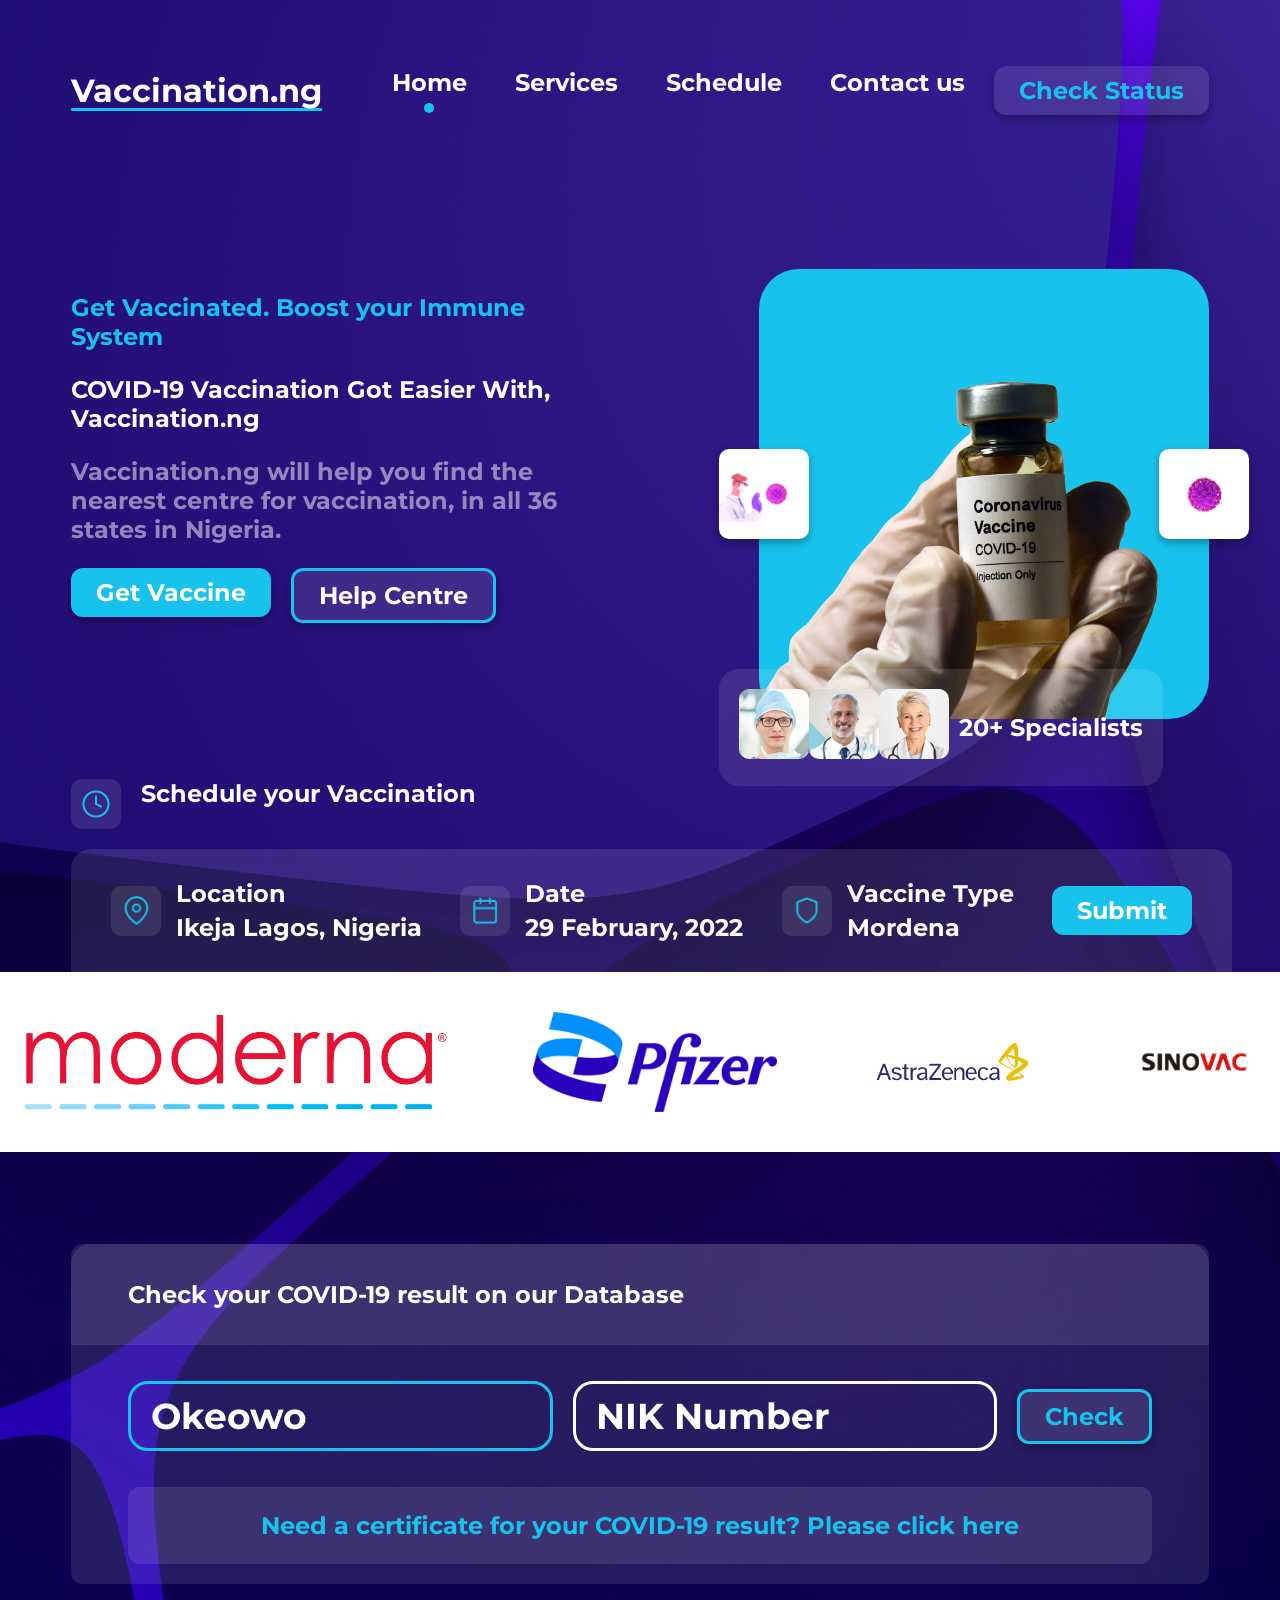
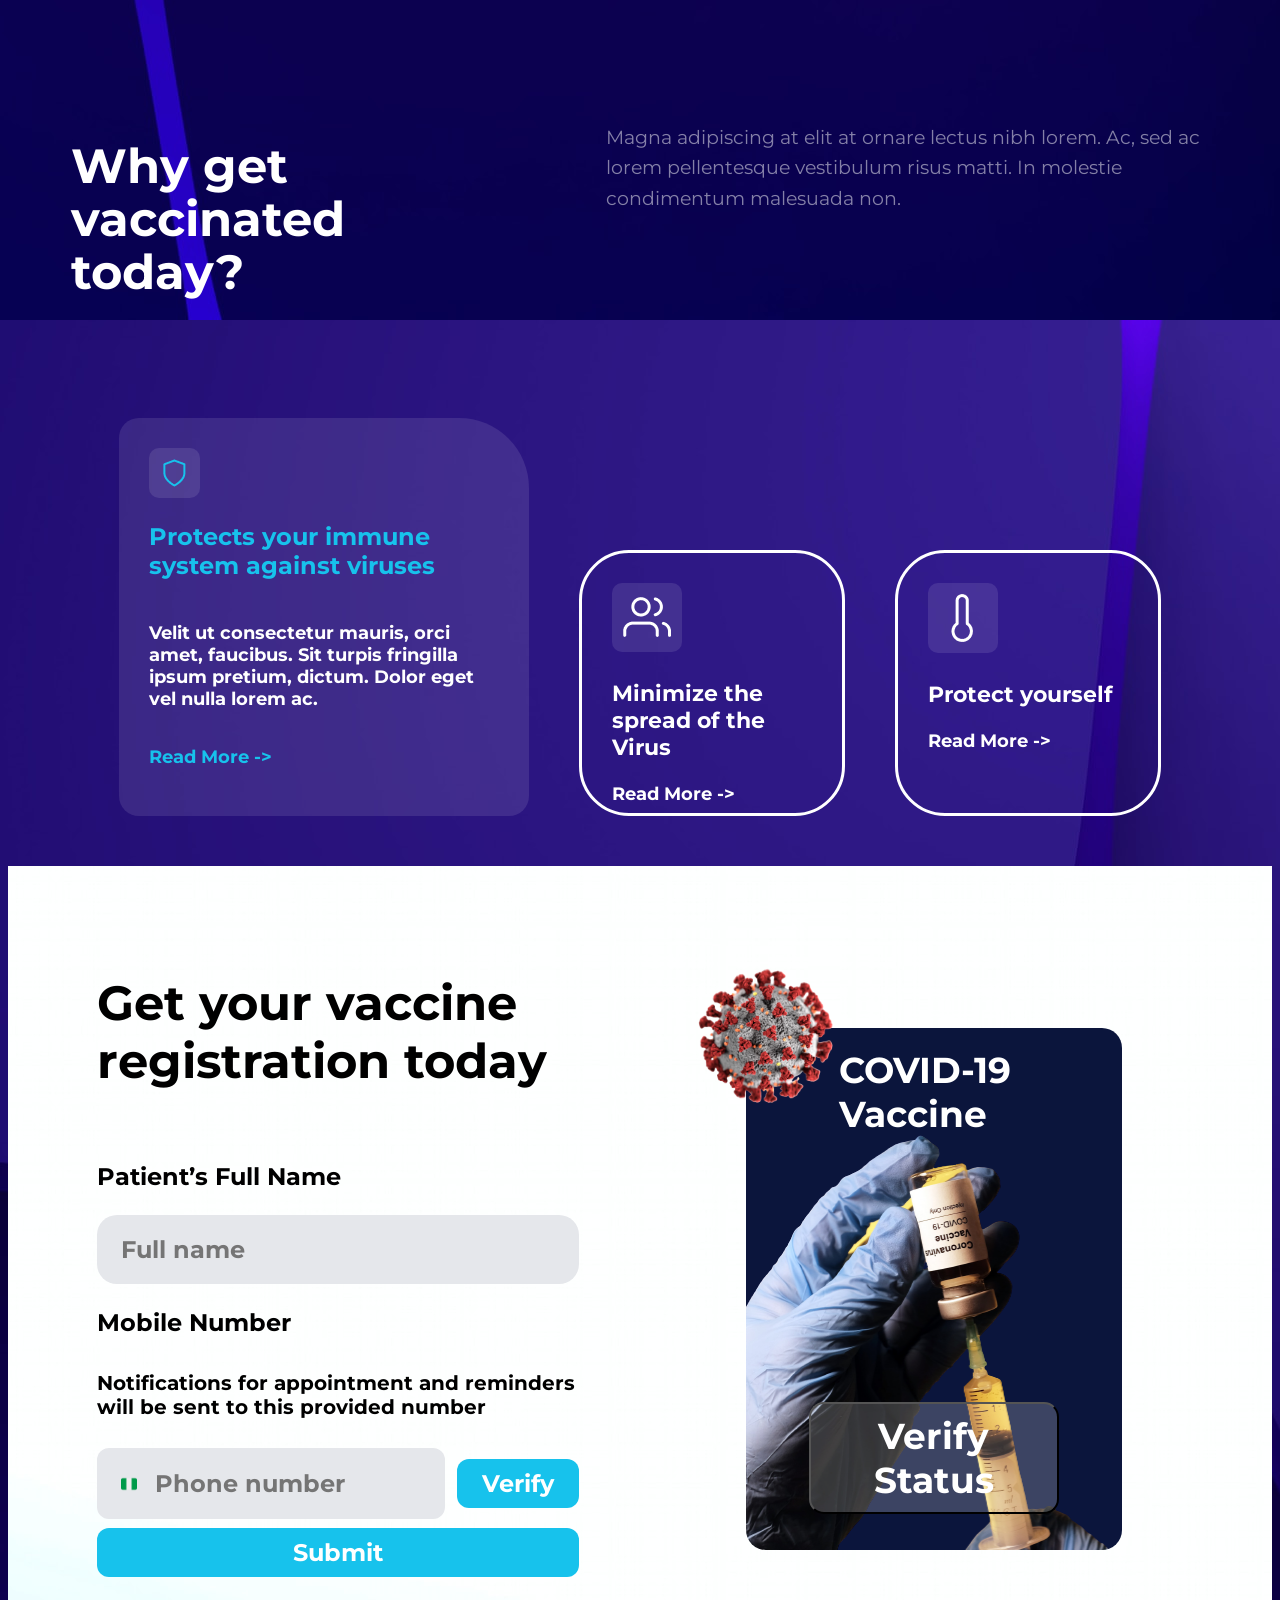
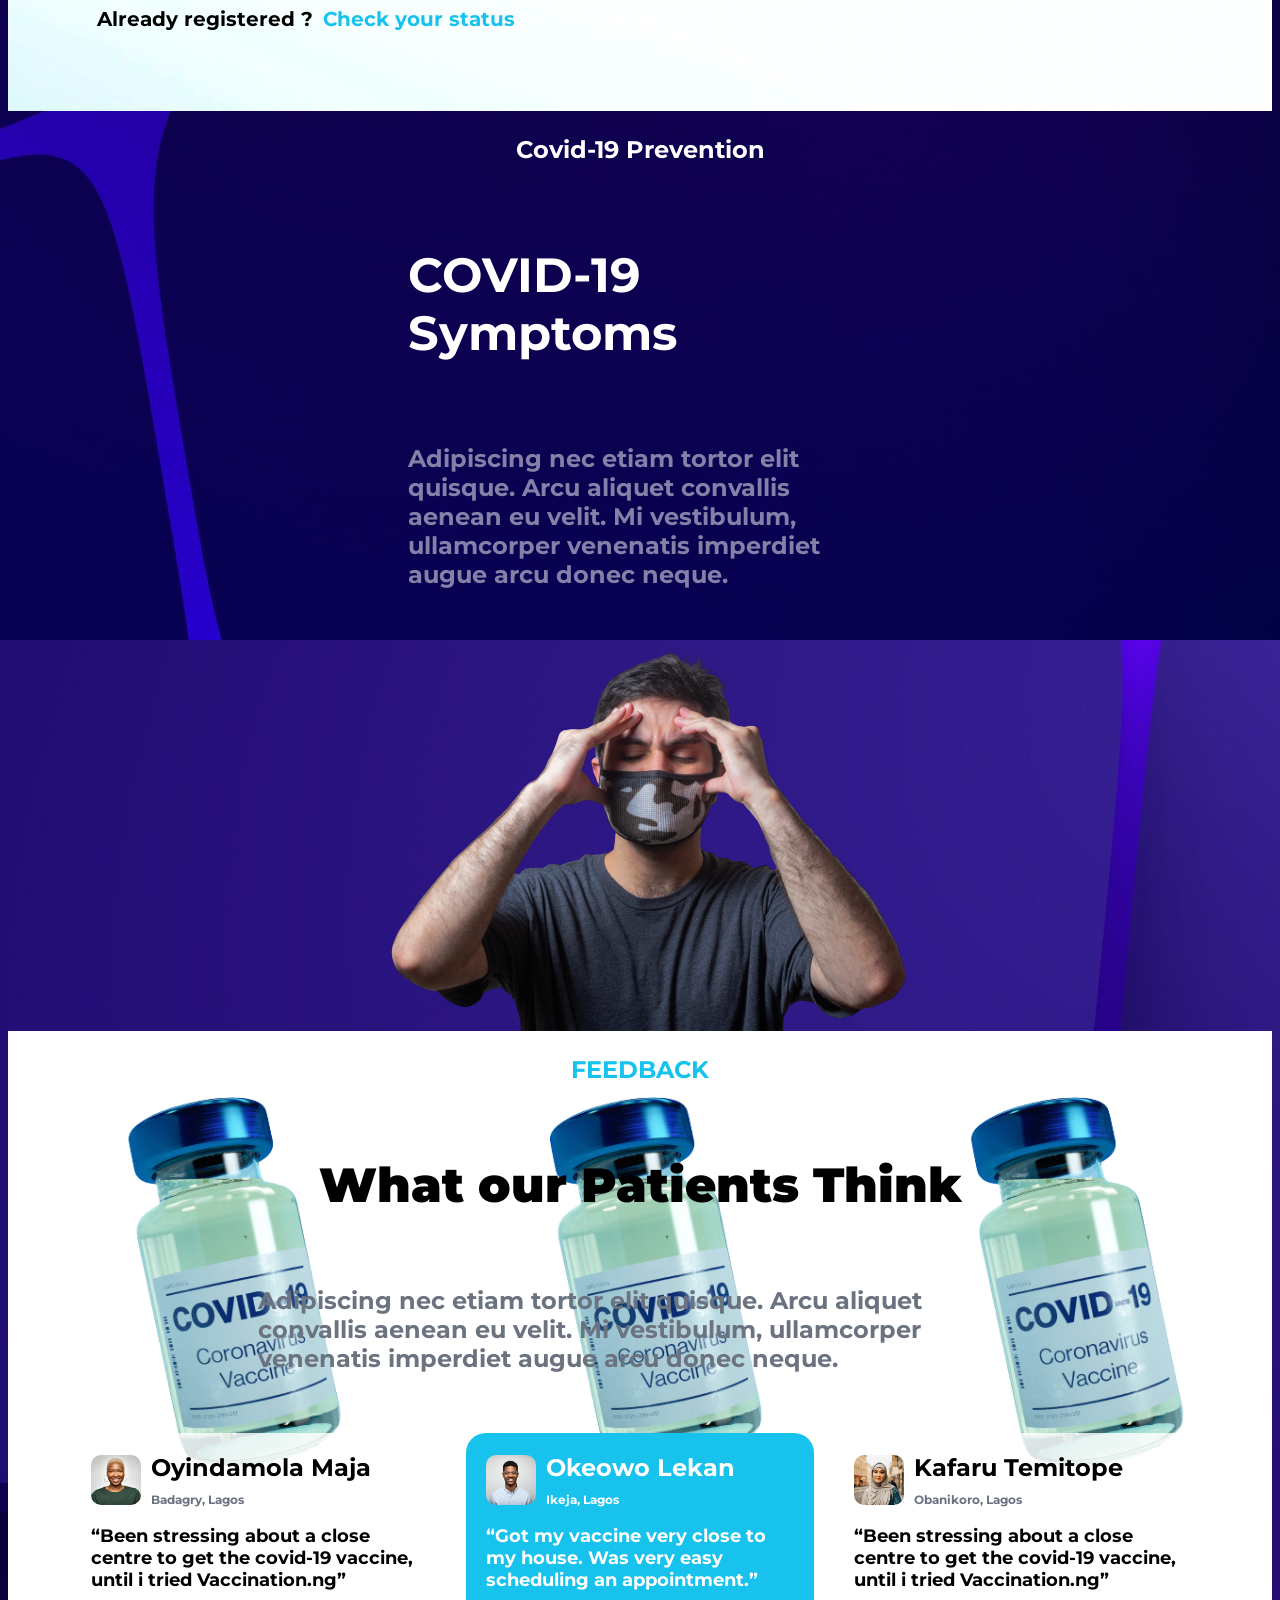
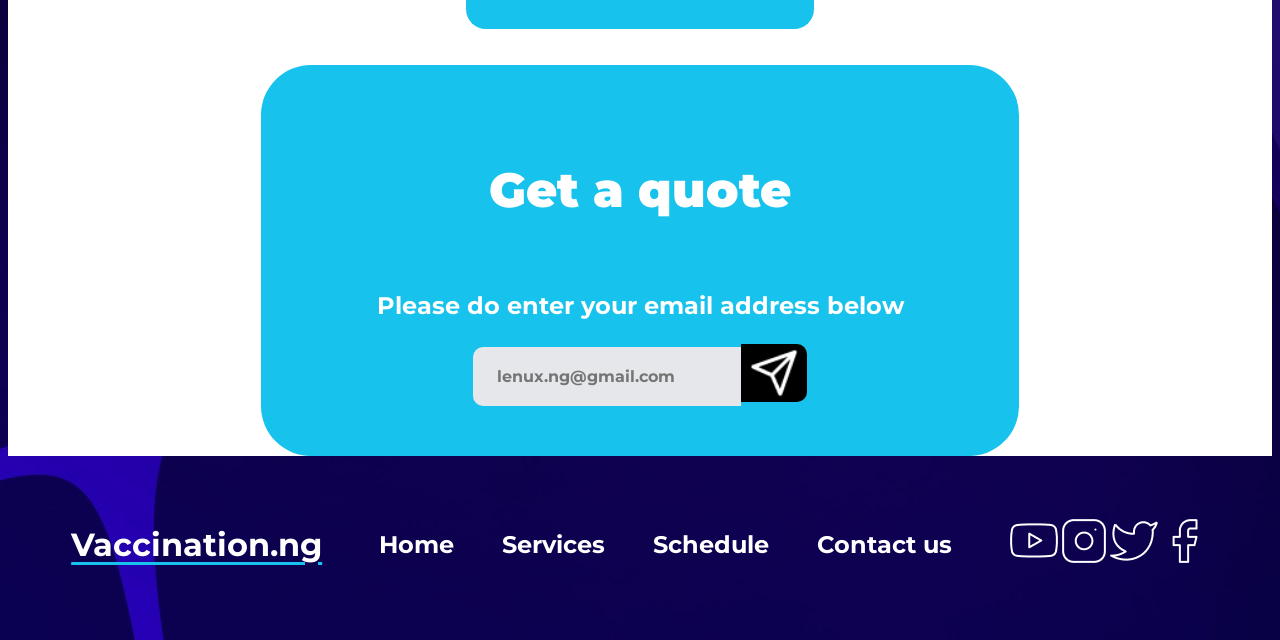
==== commit 9a9bcc47: "made breakpoints" ====
--- a/template/index.html
+++ b/template/index.html
@@ -1,27 +1,29 @@
 <!DOCTYPE html>
 <html lang="en-US">
-    <head>
-        <meta charset="utf-8" />
-        <meta name="viewport" content="width=device-width" />
-        <title>Landing Page</title>
-        <link rel="stylesheet" href="../styles/style.css">
-        <link href="https://fonts.googleapis.com/css2?family=Montserrat&display=swap" rel="stylesheet">
-
-    </head>
-    <body>
-        <header class="navigation">
-            <div class="logo">Vaccination.ng</div>
-                <nav>
-                <ul>
-                    <li class="home-link">Home<span class="dot"></span></li>
-                    <li>Services</li>
-                    <li>Schedule</li>
-                    <li>Contact us</li>
-                </ul>
-                </nav>
-            <button class="check-btn">Check Status</button>
-        </header>
-        <main>
+
+<head>
+    <meta charset="utf-8" />
+    <meta name="viewport" content="width=device-width" />
+    <title>Landing Page</title>
+    <link rel="stylesheet" href="../styles/style.css">
+    <link href="https://fonts.googleapis.com/css2?family=Montserrat&display=swap" rel="stylesheet">
+
+</head>
+
+<body>
+    <header class="navigation">
+        <div class="logo">Vaccination.ng</div>
+        <nav>
+            <ul>
+                <li class="home-link">Home<span class="dot"></span></li>
+                <li>Services</li>
+                <li>Schedule</li>
+                <li>Contact us</li>
+            </ul>
+        </nav>
+        <button class="check-btn">Check Status</button>
+    </header>
+    <main>
         <section class="banner">
             <div class="banner-items">
                 <div class="banner-container">
@@ -40,64 +42,64 @@
                         </div>
                     </div>
                     <div class="banner-container-btn">
-                       <button class="banner-btn-vaccine">Get Vaccine</button>
+                        <button class="banner-btn-vaccine">Get Vaccine</button>
                         <button class="banner-btn">Help Centre</button>
                     </div>
                 </div>
                 <div class="banner-images">
                     <div class="banner-image-hand">
-                        <img src="../images/doctor.png"/>
-                        <img src="../images/covid.png"/>
+                        <img src="../images/doctor.png" />
+                        <img src="../images/covid.png" />
                     </div>
                     <div class="banner-image-info">
                         <div class="banner-image-specs">
-                        <img class="banner-image-spec" src="../images/spec1.png">
-                        <img class="banner-image-spec" src="../images/spec2.png">
-                        <img class="banner-image-spec" src="../images/spec3.png">
+                            <img class="banner-image-spec" src="../images/spec1.png">
+                            <img class="banner-image-spec" src="../images/spec2.png">
+                            <img class="banner-image-spec" src="../images/spec3.png">
                         </div>
                         <div class="banner-image-text">
-                        <p>20+ Specialists</p>
-                        </div>
-                    </div>
-                </div>
-                    
-            </div>
-                <div class="banner-schedule">
-                    <div class="banner-schedule-title">
-                        <img src="../images/clock.png"/>
-                        <p>Schedule your Vaccination</p>
-                    </div>
-                    <div class="banner-schedule-info">
-                        <div class="banner-schedule-info-category">
-                            <img class="banner-schedule-info-sign" src="../images/map-pin.png">
-                            <div class="banner-schedule-info-text">
-                                <p class="banner-schedule-category-name">Location</p>
-                                <p class="banner-schedule-category-value">Ikeja Lagos, Nigeria</p>
-                            </div>
-                        </div>
-                        <div class="banner-schedule-info-category">
-                            <img class="banner-schedule-info-sign" src="../images/calendar.png">
-                            <div class="banner-schedule-info-text">
-                                <p class="banner-schedule-category-name">Date</p>
-                                <p class="banner-schedule-category-value">29 February, 2022</p>
-                            </div>
-                        </div>
-                        <div class="banner-schedule-info-category">
-                            <img class="banner-schedule-info-sign" src="../images/shield.png">
-                            <div class="banner-schedule-info-text">
-                                <p class="banner-schedule-category-name">Vaccine Type</p>
-                                <p class="banner-schedule-category-value">Mordena</p>
-                            </div>
-                        </div>
-                        <button class="banner-schedule-btn">Submit</button>
-                    </div>
-                    <div class="sponsors">
-                        <img src="../images/moderna.png">
-                        <img src="../images/pfizer.png">
-                        <img src="../images/astrazeneca.png">
-                        <img src="../images/sinovac.png">
-                    </div>
-                </div>
+                            <p>20+ Specialists</p>
+                        </div>
+                    </div>
+                </div>
+
+            </div>
+            <div class="banner-schedule">
+                <div class="banner-schedule-title">
+                    <img src="../images/clock.png" />
+                    <p>Schedule your Vaccination</p>
+                </div>
+                <div class="banner-schedule-info">
+                    <div class="banner-schedule-info-category">
+                        <img class="banner-schedule-info-sign" src="../images/map-pin.png">
+                        <div class="banner-schedule-info-text">
+                            <p class="banner-schedule-category-name">Location</p>
+                            <p class="banner-schedule-category-value">Ikeja Lagos, Nigeria</p>
+                        </div>
+                    </div>
+                    <div class="banner-schedule-info-category">
+                        <img class="banner-schedule-info-sign" src="../images/calendar.png">
+                        <div class="banner-schedule-info-text">
+                            <p class="banner-schedule-category-name">Date</p>
+                            <p class="banner-schedule-category-value">29 February, 2022</p>
+                        </div>
+                    </div>
+                    <div class="banner-schedule-info-category">
+                        <img class="banner-schedule-info-sign" src="../images/shield.png">
+                        <div class="banner-schedule-info-text">
+                            <p class="banner-schedule-category-name">Vaccine Type</p>
+                            <p class="banner-schedule-category-value">Mordena</p>
+                        </div>
+                    </div>
+                    <button class="banner-schedule-btn">Submit</button>
+                </div>
+                <div class="sponsors">
+                    <img src="../images/moderna.png">
+                    <img src="../images/pfizer.png">
+                    <img src="../images/astrazeneca.png">
+                    <img src="../images/sinovac.png">
+                </div>
+            </div>
         </section>
         <section class="check">
             <div class="check-container">
@@ -122,17 +124,17 @@
             <div class="reasons-title">
                 <p class="reasons-title-text">Why get vaccinated
                     today?</p>
-                <p class="reasons-title-subtext">Magna adipiscing at elit at ornare lectus nibh lorem. 
-                    Ac, sed ac lorem pellentesque vestibulum risus matti. 
+                <p class="reasons-title-subtext">Magna adipiscing at elit at ornare lectus nibh lorem.
+                    Ac, sed ac lorem pellentesque vestibulum risus matti.
                     In molestie condimentum malesuada non.</p>
             </div>
             <div class="reasons-info">
                 <div class="reasons-info-protect">
                     <img src="../images/shield.png">
-                    <p class="reasons-info-protect-title">Protects your immune 
+                    <p class="reasons-info-protect-title">Protects your immune
                         system against viruses</p>
-                    <p class="reasons-info-protect-text">Velit ut consectetur mauris, orci amet, 
-                        faucibus. 
+                    <p class="reasons-info-protect-text">Velit ut consectetur mauris, orci amet,
+                        faucibus.
                         Sit turpis fringilla ipsum pretium,
                         dictum. Dolor eget vel nulla lorem ac.
                     </p>
@@ -142,13 +144,13 @@
                     <img src="../images/people.png">
                     <p class="reasons-info-page-title">Minimize the spread
                         of the Virus</p>
-                    
+
                     <p class="reasons-info-page-readmore">Read More -></p>
                 </div>
                 <div class="reasons-info-page">
                     <img src="../images/thermometer.png">
                     <p class="reasons-info-page-title">Protect yourself</p>
-                    
+
                     <p class="reasons-info-page-readmore">Read More -></p>
                 </div>
             </div>
@@ -156,14 +158,14 @@
         <section class="registration">
             <div class="reg-container">
                 <div class="reg-form">
-                    <p class="reg-form-title">Get your vaccine 
+                    <p class="reg-form-title">Get your vaccine
                         registration today</p>
                     <p class="reg-form-text">Patient’s Full Name</p>
                     <div class="reg-form-name">
                         <input placeholder="Full name"></input>
                     </div>
                     <p class="reg-form-text">Mobile Number</p>
-                    <p class="reg-form-subtext">Notifications for appointment and reminders will be sent to this 
+                    <p class="reg-form-subtext">Notifications for appointment and reminders will be sent to this
                         provided number</p>
                     <div class="reg-form-num">
                         <div class="reg-phone-box">
@@ -175,11 +177,10 @@
                     </div>
                     <button class="reg-form-submit-btn">Submit</button>
                     <div class="reg-form-check">
-                    <p class="reg-form-subtext">Already registered ? </p>
-                    <p class="reg-check-status">Check your status</p>
-                </div>
-                </div>
-                
+                        <p class="reg-form-subtext">Already registered ? </p>
+                        <p class="reg-check-status">Check your status</p>
+                    </div>
+                </div>
             </div>
             <div class="reg-images">
                 <img src="../images/covid2.png" class="reg-image">
@@ -194,7 +195,8 @@
             <div class="symptoms-text">
                 <p class="symptoms-title">Covid-19 Prevention</p>
                 <p class="symptoms-subtitle">COVID-19 Symptoms</p>
-                <p class="symptoms-subtext">Adipiscing nec etiam tortor elit quisque. Arcu aliquet convallis aenean eu velit.
+                <p class="symptoms-subtext">Adipiscing nec etiam tortor elit quisque. Arcu aliquet convallis aenean eu
+                    velit.
                     Mi vestibulum, ullamcorper venenatis imperdiet augue arcu donec neque.</p>
                 <img src="../images/dude.png">
             </div>
@@ -202,7 +204,8 @@
         <section class="feedback">
             <p class="feedback-title">FEEDBACK</p>
             <p class="feedback-subtitle">What our Patients Think</p>
-            <p class="feedback-subtext">Adipiscing nec etiam tortor elit quisque. Arcu aliquet convallis aenean eu velit.
+            <p class="feedback-subtext">Adipiscing nec etiam tortor elit quisque. Arcu aliquet convallis aenean eu
+                velit.
                 Mi vestibulum, ullamcorper venenatis imperdiet augue arcu donec neque.</p>
             <div class="customer-feedbacks">
                 <div class="feedback-card">
@@ -211,7 +214,7 @@
                         <div class="customer-info">
                             <p class="customer-name">Oyindamola Maja</p>
                             <p class="customer-location">Badagry, Lagos</p>
-                    </div>
+                        </div>
                     </div>
                     <p class="feedback-text">“Been stressing about a close centre
                         to get the covid-19 vaccine, until
@@ -223,7 +226,7 @@
                         <div class="customer-info">
                             <p class="customer-name-special"> Okeowo Lekan</p>
                             <p class="customer-location-special">Ikeja, Lagos</p>
-                    </div>
+                        </div>
                     </div>
                     <p class="feedback-text-special">“Got my vaccine very close to my house.
                         Was very easy scheduling
@@ -235,7 +238,7 @@
                         <div class="customer-info">
                             <p class="customer-name">Kafaru Temitope</p>
                             <p class="customer-location">Obanikoro, Lagos</p>
-                    </div>
+                        </div>
                     </div>
                     <p class="feedback-text">“Been stressing about a close centre
                         to get the covid-19 vaccine, until
@@ -254,25 +257,26 @@
                     <div class="quote-arrow">
                         <img src="../images/send.png">
                     </div>
-            </div>
-        </section>
-        </main>
-        <footer class="footer">
-            <div class="logo">Vaccination.ng</div>
-                <nav>
-                <ul>
-                    <li class="home-link">Home</li>
-                    <li>Services</li>
-                    <li>Schedule</li>
-                    <li>Contact us</li>
-                </ul>
-                </nav>
-                <ul class="footer-soc-links">
-                    <li><a href=""><img src="../images/youtube.png"></a></li>
-                    <li><a href=""><img src="../images/instagram.png"></a></li>
-                    <li><a href=""><img src="../images/twitter.png"></a></li>
-                    <li><a href=""><img src="../images/facebook.png"></a></li>
-                </ul>
-        </footer>
-    </body>
+                </div>
+        </section>
+    </main>
+    <footer class="footer">
+        <div class="logo">Vaccination.ng</div>
+        <nav>
+            <ul>
+                <li class="home-link">Home</li>
+                <li>Services</li>
+                <li>Schedule</li>
+                <li>Contact us</li>
+            </ul>
+        </nav>
+        <ul class="footer-soc-links">
+            <li><a href=""><img src="../images/youtube.png"></a></li>
+            <li><a href=""><img src="../images/instagram.png"></a></li>
+            <li><a href=""><img src="../images/twitter.png"></a></li>
+            <li><a href=""><img src="../images/facebook.png"></a></li>
+        </ul>
+    </footer>
+</body>
+
 </html>
--- a/styles/style.css
+++ b/styles/style.css
@@ -6,8 +6,8 @@
     font-family: 'Montserrat', sans-serif;
     font-weight: bold;
     font-size: 24px;
-  }
-  
+}
+
 
 .logo {
     color: #fff;
@@ -15,7 +15,7 @@
     font-weight: bold;
     text-decoration: underline;
     text-decoration-color: #17c2ec;
-    text-underline-offset: 6px; 
+    text-underline-offset: 6px;
 }
 
 .navigation {
@@ -30,7 +30,7 @@
     list-style: none;
     gap: 2rem;
 }
-  
+
 .navigation nav ul li {
     font-size: 24px;
     color: #fff;
@@ -38,7 +38,7 @@
 
 .home-link {
     position: relative;
-    font-weight: bold;    
+    font-weight: bold;
 }
 
 .home-link .dot {
@@ -72,7 +72,15 @@
     display: flex;
     flex-direction: row;
     gap: 150px;
-    
+}
+
+@media (max-width: 768px) {
+    .banner-items {
+        flex-direction: column;
+        align-items: center;
+        justify-content: center;
+        gap: 50px;
+    }
 }
 
 
@@ -180,14 +188,14 @@
     flex-direction: row;
     align-items: flex-start;
     justify-content: flex-start;
-    
-}
-
-.banner-image-spec {  
+
+}
+
+.banner-image-spec {
     width: 70px;
     height: 70px;
     border-radius: 10px;
-    
+
 }
 
 .banner-image-text {
@@ -220,7 +228,7 @@
     width: 30px;
     height: 30px;
     flex-shrink: 0;
-    
+
 }
 
 .banner-schedule-title p {
@@ -241,6 +249,16 @@
     border-radius: 20px 20px 0 0;
     padding: 30px 40px 30px 40px;
     width: 95%;
+
+}
+
+@media (max-width: 768px) {
+    .banner-schedule-info {
+        flex-direction: column;
+        align-items: flex-start;
+        justify-content: flex-start;
+        gap: 20px;
+    }
 
 }
 
@@ -307,6 +325,12 @@
     margin-right: calc(-50vw + 50%);
 }
 
+@media (max-width: 480px) {
+    .sponsors {
+        display: none;
+    }
+}
+
 .sponsors img {
     width: auto;
     height: auto;
@@ -319,6 +343,12 @@
     margin-top: 20px;
 }
 
+@media (max-width: 480px) {
+    .check {
+        display: none;
+    }
+}
+
 .check-container {
     display: flex;
     flex-direction: column;
@@ -332,7 +362,7 @@
 
 .check-container-title {
     color: #fff;
-    background: rgba(255, 255, 255, 0.1);;
+    background: rgba(255, 255, 255, 0.1);
     border-radius: 20px 20px 0 0;
     margin: 0;
     width: 100%;
@@ -351,7 +381,15 @@
     gap: 20px;
     width: 90%;
     justify-content: space-between;
-    
+}
+
+@media (max-width: 768px) {
+    .check-container-info {
+        flex-direction: column;
+        align-items: center;
+        justify-content: center;
+        gap: 20px;
+    }
 }
 
 .check-container-info-input {
@@ -413,6 +451,15 @@
     align-items: flex-start;
     justify-content: flex-start;
     padding: 3rem 5%;
+}
+
+@media (max-width: 768px) {
+    .reasons-title {
+        flex-direction: column;
+        align-items: flex-start;
+        justify-content: center;
+        text-align: flex-start;
+    }
 }
 
 .reasons-title-text {
@@ -443,13 +490,23 @@
     margin-bottom: 50px;
 }
 
+@media (max-width: 768px) {
+    .reasons-info {
+        flex-direction: column;
+        align-items: center;
+        justify-content: center;
+        gap: 30px;
+    }
+
+}
+
 .reasons-info-protect {
     display: flex;
     flex-direction: column;
     align-items: flex-start;
     justify-content: center;
     background: rgba(255, 255, 255, 0.1);
-    border-radius: 20px 50px 20px 20px;
+    border-radius: 20px 70px 20px 20px;
     padding: 30px;
     width: 350px;
 }
@@ -483,6 +540,7 @@
     width: 200px;
     height: 200px;
 }
+
 .reasons-info-page img {
     background: rgba(255, 255, 255, 0.1);
     border-radius: 10px;
@@ -501,13 +559,22 @@
 }
 
 
-.registration  {
+.registration {
     background-image: url(../images/background2.jpg);
     display: flex;
     flex-direction: row;
     align-items: center;
     justify-content: flex-start;
     gap: 100px;
+}
+
+@media (max-width: 768px) {
+    .registration {
+        flex-direction: column;
+        align-items: center;
+        justify-content: center;
+        gap: 50px;
+    }
 }
 
 .reg-container {
@@ -613,6 +680,15 @@
     gap: 12px;
 }
 
+@media (max-width: 480px) {
+    .reg-form-num {
+        flex-direction: column;
+        align-items: flex-start;
+        justify-content: center;
+        gap: 10px;
+    }
+}
+
 .reg-phone-box {
     display: flex;
     align-items: center;
@@ -625,7 +701,7 @@
 .reg-flag {
     width: 24px;
     height: 16px;
-    
+
 }
 
 .divider {
@@ -665,7 +741,7 @@
     height: 100%;
     object-fit: contain;
     border-radius: 20px;
-    transform: translate(-170px, -150px);
+    transform: translate(-170px, -100px);
 }
 
 .reg-image-texts {
@@ -679,11 +755,11 @@
 .reg-image-text {
     color: #fff;
     font-size: 1.5em;
-    transform: translate(30px, -350px);
+    transform: translate(30px, -220px);
 }
 
 .reg-image-btn {
-    background: rgba(255, 255, 255, 0.1);
+    background: rgba(255, 255, 255, 0.2);
     border-radius: 15px;
     padding: 10px 25px;
     color: #fff;
@@ -724,11 +800,22 @@
     background-repeat: repeat-x;
     background-color: #fff;
     background-size: calc(100% / 3) auto;
-    
-    display: flex;
-    flex-direction: column;
-    align-items: center;
-    justify-content: center;
+
+    display: flex;
+    flex-direction: column;
+    align-items: center;
+    justify-content: center;
+}
+
+@media (max-width: 768px) {
+    .feedback {
+        background-image: url(../images/bottle-mobile.png);
+        background-repeat: repeat-y;
+        background-size: cover;
+        background-size: calc(100% / 3) auto;
+        background-color: #fff;
+
+    }
 }
 
 .feedback-title {
@@ -759,6 +846,15 @@
     padding: 1.5rem 5%;
 }
 
+@media (max-width: 768px) {
+    .customer-feedbacks {
+        flex-direction: column;
+        align-items: center;
+        justify-content: center;
+        gap: 20px;
+    }
+}
+
 .feedback-card {
     display: flex;
     flex-direction: column;
@@ -773,7 +869,7 @@
 .feedback-text {
     color: black;
     font-size: 18px;
-    
+
 }
 
 .feedback-text-special {
@@ -781,7 +877,7 @@
     font-size: 18px;
 }
 
-.feedback-card-special{
+.feedback-card-special {
     display: flex;
     flex-direction: column;
     align-items: flex-start;
@@ -800,7 +896,7 @@
     align-items: center;
     justify-content: center;
     gap: 10px;
-    
+
 }
 
 .customer-image {
@@ -901,12 +997,30 @@
     padding: 1.5rem 5%;
 }
 
+@media (max-width: 768px) {
+    .footer {
+        flex-direction: column;
+        align-items: center;
+        justify-content: center;
+    }
+
+}
+
+
 .footer nav ul {
     display: flex;
     list-style: none;
     gap: 2rem;
 }
-  
+
+@media (max-width: 480px) {
+    .footer nav ul {
+        flex-direction: column;
+        align-items: center;
+        justify-content: center;
+    }
+}
+
 .footer nav ul li {
     color: #fff;
 }
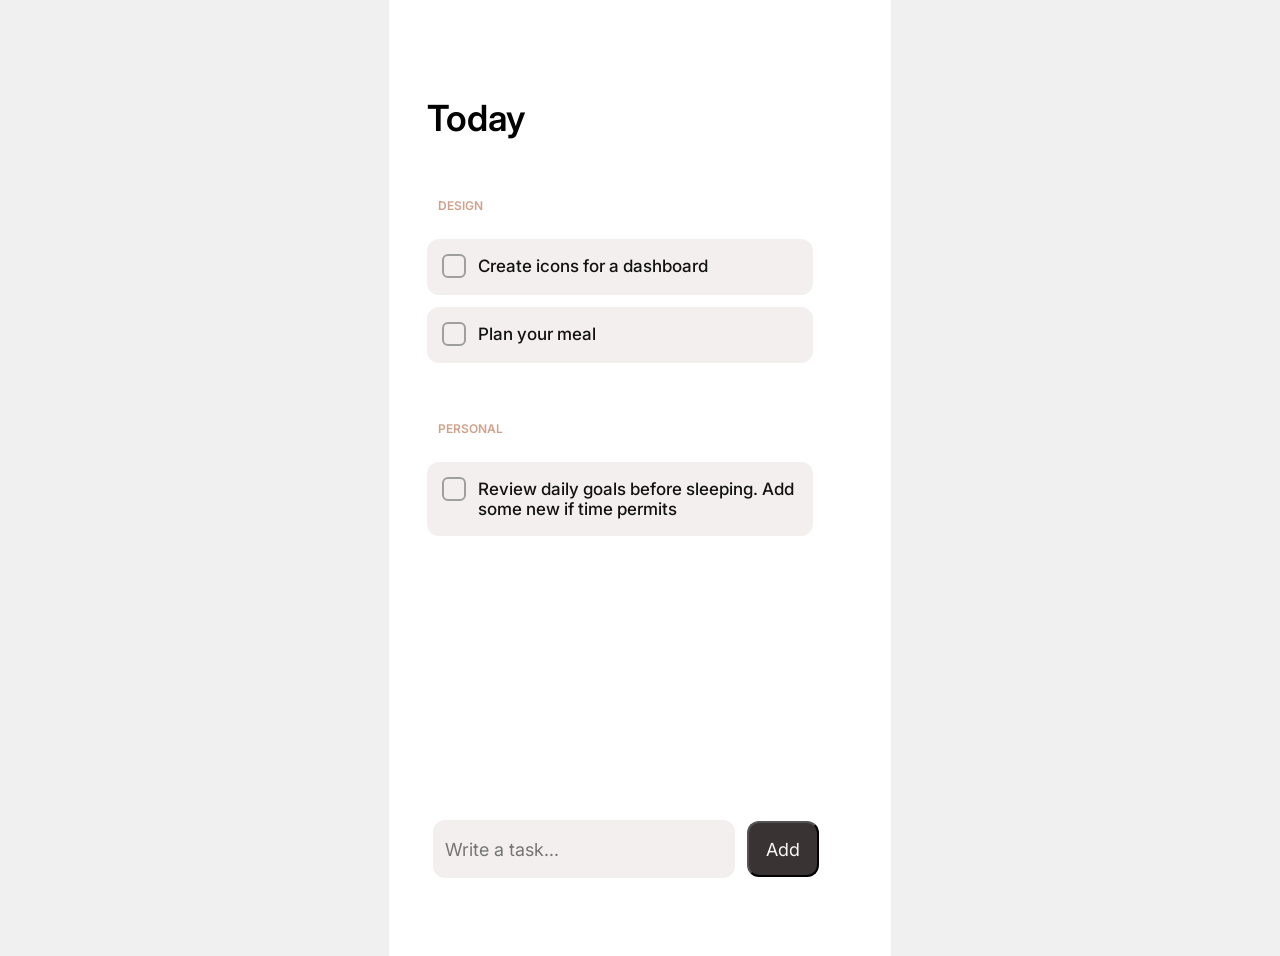
==== commit 4d23871d: "made design and adding tasks" ====
--- a/template/index.html
+++ b/template/index.html
@@ -1,282 +1,43 @@
 <!DOCTYPE html>
-<html lang="en-US">
-
-<head>
+<html lang="en">
     <meta charset="utf-8" />
-    <meta name="viewport" content="width=device-width" />
-    <title>Landing Page</title>
+    <meta name="viewport" content="width=480px" />
+    <title>To-Do List</title>
     <link rel="stylesheet" href="../styles/style.css">
-    <link href="https://fonts.googleapis.com/css2?family=Montserrat&display=swap" rel="stylesheet">
-
-</head>
-
-<body>
-    <header class="navigation">
-        <div class="logo">Vaccination.ng</div>
-        <nav>
-            <ul>
-                <li class="home-link">Home<span class="dot"></span></li>
-                <li>Services</li>
-                <li>Schedule</li>
-                <li>Contact us</li>
-            </ul>
-        </nav>
-        <button class="check-btn">Check Status</button>
-    </header>
-    <main>
-        <section class="banner">
-            <div class="banner-items">
-                <div class="banner-container">
-                    <div class="banner-container-info">
-                        <div class="banner-container-info-title">
-                            <p>Get Vaccinated. Boost your Immune System</p>
-                        </div>
-                        <div class="banner-container-info-subtitle">
-                            <p>COVID-19 Vaccination
-                                Got Easier With,
-                                Vaccination.ng</p>
-                        </div>
-                        <div class="banner-container-info-text">
-                            <p>Vaccination.ng will help you find the nearest
-                                centre for vaccination, in all 36 states in Nigeria.</p>
-                        </div>
-                    </div>
-                    <div class="banner-container-btn">
-                        <button class="banner-btn-vaccine">Get Vaccine</button>
-                        <button class="banner-btn">Help Centre</button>
-                    </div>
-                </div>
-                <div class="banner-images">
-                    <div class="banner-image-hand">
-                        <img src="../images/doctor.png" />
-                        <img src="../images/covid.png" />
-                    </div>
-                    <div class="banner-image-info">
-                        <div class="banner-image-specs">
-                            <img class="banner-image-spec" src="../images/spec1.png">
-                            <img class="banner-image-spec" src="../images/spec2.png">
-                            <img class="banner-image-spec" src="../images/spec3.png">
-                        </div>
-                        <div class="banner-image-text">
-                            <p>20+ Specialists</p>
-                        </div>
-                    </div>
-                </div>
-
+    <link href="https://fonts.googleapis.com/css2?family=Inter:wght@400;500;700&display=swap" rel="stylesheet">
+    
+    <body>
+        <div class="page">
+            <h1 class="title">
+                Today
+            </h1>
+            <div class="category">
+                <h2 class="category-name">DESIGN</h2>
+                <ul class="category-tasks">
+                    <li class="task">
+                        <div class="checkbox"></div>
+                        <p class="task-name">Create icons for a dashboard</p>
+                    </li>
+                    <li class="task">
+                        <div class="checkbox"></div>
+                        <p class="task-name">Plan your meal</p>
+                    </li>
+                </ul>
             </div>
-            <div class="banner-schedule">
-                <div class="banner-schedule-title">
-                    <img src="../images/clock.png" />
-                    <p>Schedule your Vaccination</p>
-                </div>
-                <div class="banner-schedule-info">
-                    <div class="banner-schedule-info-category">
-                        <img class="banner-schedule-info-sign" src="../images/map-pin.png">
-                        <div class="banner-schedule-info-text">
-                            <p class="banner-schedule-category-name">Location</p>
-                            <p class="banner-schedule-category-value">Ikeja Lagos, Nigeria</p>
-                        </div>
-                    </div>
-                    <div class="banner-schedule-info-category">
-                        <img class="banner-schedule-info-sign" src="../images/calendar.png">
-                        <div class="banner-schedule-info-text">
-                            <p class="banner-schedule-category-name">Date</p>
-                            <p class="banner-schedule-category-value">29 February, 2022</p>
-                        </div>
-                    </div>
-                    <div class="banner-schedule-info-category">
-                        <img class="banner-schedule-info-sign" src="../images/shield.png">
-                        <div class="banner-schedule-info-text">
-                            <p class="banner-schedule-category-name">Vaccine Type</p>
-                            <p class="banner-schedule-category-value">Mordena</p>
-                        </div>
-                    </div>
-                    <button class="banner-schedule-btn">Submit</button>
-                </div>
-                <div class="sponsors">
-                    <img src="../images/moderna.png">
-                    <img src="../images/pfizer.png">
-                    <img src="../images/astrazeneca.png">
-                    <img src="../images/sinovac.png">
-                </div>
+            <div class="category">
+                <h2 class="category-name">PERSONAL</h2>
+                <ul class="category-tasks">
+                    <li class="task">
+                        <div class="checkbox"></div>
+                        <p class="task-name">Review daily goals before sleeping. Add some new if time permits</p>
+                    </li>
+                </ul>
             </div>
-        </section>
-        <section class="check">
-            <div class="check-container">
-                <div class="check-container-title">
-                    <p>Check your COVID-19 result on our Database</p>
-                </div>
-                <div class="check-container-info">
-                    <div class="check-container-info-input">
-                        <p>Okeowo</p>
-                    </div>
-                    <div class="check-container-info-niknum">
-                        <p>NIK Number</p>
-                    </div>
-                    <button class="check-container-info-btn">Check</button>
-                </div>
-                <div class="check-container-text">
-                    <p>Need a certificate for your COVID-19 result? Please click here</p>
-                </div>
+            <div class="add-task">
+                <input class="add-task-input" placeholder="Write a task...">
+                <button class="add-task-btn">Add</button>
             </div>
-        </section>
-        <section class="reasons">
-            <div class="reasons-title">
-                <p class="reasons-title-text">Why get vaccinated
-                    today?</p>
-                <p class="reasons-title-subtext">Magna adipiscing at elit at ornare lectus nibh lorem.
-                    Ac, sed ac lorem pellentesque vestibulum risus matti.
-                    In molestie condimentum malesuada non.</p>
-            </div>
-            <div class="reasons-info">
-                <div class="reasons-info-protect">
-                    <img src="../images/shield.png">
-                    <p class="reasons-info-protect-title">Protects your immune
-                        system against viruses</p>
-                    <p class="reasons-info-protect-text">Velit ut consectetur mauris, orci amet,
-                        faucibus.
-                        Sit turpis fringilla ipsum pretium,
-                        dictum. Dolor eget vel nulla lorem ac.
-                    </p>
-                    <p class="reasons-info-protect-readmore">Read More -></p>
-                </div>
-                <div class="reasons-info-page">
-                    <img src="../images/people.png">
-                    <p class="reasons-info-page-title">Minimize the spread
-                        of the Virus</p>
-
-                    <p class="reasons-info-page-readmore">Read More -></p>
-                </div>
-                <div class="reasons-info-page">
-                    <img src="../images/thermometer.png">
-                    <p class="reasons-info-page-title">Protect yourself</p>
-
-                    <p class="reasons-info-page-readmore">Read More -></p>
-                </div>
-            </div>
-        </section>
-        <section class="registration">
-            <div class="reg-container">
-                <div class="reg-form">
-                    <p class="reg-form-title">Get your vaccine
-                        registration today</p>
-                    <p class="reg-form-text">Patient’s Full Name</p>
-                    <div class="reg-form-name">
-                        <input placeholder="Full name"></input>
-                    </div>
-                    <p class="reg-form-text">Mobile Number</p>
-                    <p class="reg-form-subtext">Notifications for appointment and reminders will be sent to this
-                        provided number</p>
-                    <div class="reg-form-num">
-                        <div class="reg-phone-box">
-                            <img src="../images/flag.png" class="reg-flag">
-                            <div class="divider"></div>
-                            <input placeholder="Phone number"></input>
-                        </div>
-                        <button class="reg-form-verify-btn">Verify</button>
-                    </div>
-                    <button class="reg-form-submit-btn">Submit</button>
-                    <div class="reg-form-check">
-                        <p class="reg-form-subtext">Already registered ? </p>
-                        <p class="reg-check-status">Check your status</p>
-                    </div>
-                </div>
-            </div>
-            <div class="reg-images">
-                <img src="../images/covid2.png" class="reg-image">
-                <div class="reg-image-texts">
-                    <p class="reg-image-text">COVID-19
-                        Vaccine</p>
-                    <button class="reg-image-btn">Verify Status</button>
-                </div>
-            </div>
-        </section>
-        <section class="symptoms">
-            <div class="symptoms-text">
-                <p class="symptoms-title">Covid-19 Prevention</p>
-                <p class="symptoms-subtitle">COVID-19 Symptoms</p>
-                <p class="symptoms-subtext">Adipiscing nec etiam tortor elit quisque. Arcu aliquet convallis aenean eu
-                    velit.
-                    Mi vestibulum, ullamcorper venenatis imperdiet augue arcu donec neque.</p>
-                <img src="../images/dude.png">
-            </div>
-        </section>
-        <section class="feedback">
-            <p class="feedback-title">FEEDBACK</p>
-            <p class="feedback-subtitle">What our Patients Think</p>
-            <p class="feedback-subtext">Adipiscing nec etiam tortor elit quisque. Arcu aliquet convallis aenean eu
-                velit.
-                Mi vestibulum, ullamcorper venenatis imperdiet augue arcu donec neque.</p>
-            <div class="customer-feedbacks">
-                <div class="feedback-card">
-                    <div class="customer">
-                        <img src="../images/cus1.png" class="customer-image">
-                        <div class="customer-info">
-                            <p class="customer-name">Oyindamola Maja</p>
-                            <p class="customer-location">Badagry, Lagos</p>
-                        </div>
-                    </div>
-                    <p class="feedback-text">“Been stressing about a close centre
-                        to get the covid-19 vaccine, until
-                        i tried Vaccination.ng”</p>
-                </div>
-                <div class="feedback-card-special">
-                    <div class="customer">
-                        <img src="../images/cus2.png" class="customer-image">
-                        <div class="customer-info">
-                            <p class="customer-name-special"> Okeowo Lekan</p>
-                            <p class="customer-location-special">Ikeja, Lagos</p>
-                        </div>
-                    </div>
-                    <p class="feedback-text-special">“Got my vaccine very close to my house.
-                        Was very easy scheduling
-                        an appointment.”</p>
-                </div>
-                <div class="feedback-card">
-                    <div class="customer">
-                        <img src="../images/cus3.png" class="customer-image">
-                        <div class="customer-info">
-                            <p class="customer-name">Kafaru Temitope</p>
-                            <p class="customer-location">Obanikoro, Lagos</p>
-                        </div>
-                    </div>
-                    <p class="feedback-text">“Been stressing about a close centre
-                        to get the covid-19 vaccine, until
-                        i tried Vaccination.ng”</p>
-                </div>
-            </div>
-            <div class="feedback-quote">
-                <p class="quote-title">
-                    Get a quote
-                </p>
-                <p class="quote-subtitle">
-                    Please do enter your email address below
-                </p>
-                <div class="quote-input">
-                    <input placeholder="lenux.ng@gmail.com"></input>
-                    <div class="quote-arrow">
-                        <img src="../images/send.png">
-                    </div>
-                </div>
-        </section>
-    </main>
-    <footer class="footer">
-        <div class="logo">Vaccination.ng</div>
-        <nav>
-            <ul>
-                <li class="home-link">Home</li>
-                <li>Services</li>
-                <li>Schedule</li>
-                <li>Contact us</li>
-            </ul>
-        </nav>
-        <ul class="footer-soc-links">
-            <li><a href=""><img src="../images/youtube.png"></a></li>
-            <li><a href=""><img src="../images/instagram.png"></a></li>
-            <li><a href=""><img src="../images/twitter.png"></a></li>
-            <li><a href=""><img src="../images/facebook.png"></a></li>
-        </ul>
-    </footer>
-</body>
-
-</html>+        </div>
+        <script src="../scripts/script.js"></script>
+    </body>
+</html>
--- a/styles/style.css
+++ b/styles/style.css
@@ -1,1033 +1,115 @@
-body {
-    background-image: url(../images/background.jpg);
+* {
+    font-family: 'Inter', sans-serif;
 }
 
-* {
-    font-family: 'Montserrat', sans-serif;
-    font-weight: bold;
-    font-size: 24px;
+body {
+    margin: 0;
+    padding: 0;
+    background-color: #f0f0f0;
+    display: flex;
+    justify-content: center;
 }
 
-
-.logo {
-    color: #fff;
-    font-size: 32px;
-    font-weight: bold;
-    text-decoration: underline;
-    text-decoration-color: #17c2ec;
-    text-underline-offset: 6px;
+input {
+    padding-left: 12px;
 }
 
-.navigation {
-    display: flex;
-    justify-content: space-between;
-    align-items: center;
-    padding: 1.5rem 5%;
+.page {
+    width: 480px;
+    min-height: 100vh;
+    background: #fff;
+    padding-top: 56px;
+    padding-left: 22px;
 }
 
-.navigation nav ul {
-    display: flex;
-    list-style: none;
-    gap: 2rem;
+.title {
+    padding: 16px;
+    font-size: 36px;
+    font-weight: 600;
+    gap: 10px;
 }
 
-.navigation nav ul li {
-    font-size: 24px;
-    color: #fff;
-}
-
-.home-link {
-    position: relative;
-    font-weight: bold;
-}
-
-.home-link .dot {
-    display: block;
-    width: 10px;
-    height: 10px;
-    background: #17c2ec;
-    border-radius: 50%;
-    margin: 6px auto 0;
-}
-
-.check-btn {
-    background: rgba(255, 255, 255, 0.1);
-    color: #17c2ec;
-    font-weight: bold;
-    padding: 10px 25px;
-    border: none;
-    border-radius: 12px;
-    font-size: 24px;
-    box-shadow: 0 4px 8px rgba(0, 0, 0, 0.3);
-}
-
-.banner {
-    display: flex;
-    flex-direction: column;
-    padding: 1.5rem 5%;
-    margin-top: 60px;
-}
-
-.banner-items {
-    display: flex;
-    flex-direction: row;
-    gap: 150px;
-}
-
-@media (max-width: 768px) {
-    .banner-items {
-        flex-direction: column;
-        align-items: center;
-        justify-content: center;
-        gap: 50px;
-    }
-}
-
-
-.banner-container {
+.category {
+    margin-top: 32px;
     display: flex;
     flex-direction: column;
     align-items: flex-start;
-    justify-content: flex-start;
-    text-align: left;
 }
 
-.banner-container-info-title {
-    color: #17c2ec;
-    font-size: 24px;
-    font-weight: bold;
+.category-name {
+    font-size: 12px;
+    font-weight: 600;
+    padding-left: 27px;
+    padding-right: 16px;
+    color: #D1A28B;
+    gap: 10px;
+    width: 80px;
+    height: 15px;
 }
 
-.banner-container-info-subtitle {
-    color: #fff;
-    font-size: 48px;
-    font-weight: bolder;
-}
-
-.banner-container-info-text {
-    color: rgba(255, 255, 255, 0.5);
-    font-size: 24px;
-    font-weight: bold;
-}
-
-.banner-container-btn {
-    display: flex;
-    flex-direction: row;
-    align-items: flex-start;
-    justify-content: flex-start;
-    gap: 20px;
-}
-
-.banner-btn {
-    background: rgba(255, 255, 255, 0.1);
-    color: #fff;
-    font-weight: bold;
-    padding: 10px 25px;
-    border: solid #17c2ec;
-    border-radius: 12px;
-    font-size: 24px;
-    box-shadow: 0 4px 8px rgba(0, 0, 0, 0.3);
-}
-
-.banner-btn-vaccine {
-    background: rgba(255, 255, 255, 0.1);
-    background-color: #17c2ec;
-    color: #fff;
-    font-weight: bold;
-    padding: 10px 25px;
-    border: solid #17c2ec;
-    border: none;
-    border-radius: 12px;
-    font-size: 24px;
-    box-shadow: 0 4px 8px rgba(0, 0, 0, 0.3);
-}
-
-.banner-images {
-    position: relative;
-}
-
-.banner-image-hand {
-    background-color: #17c2ec;
-    background-image: url(../images/hand.png);
-    width: 450px;
-    height: 450px;
-    border-radius: 40px;
-    display: flex;
-    align-items: center;
-    justify-content: center;
-    gap: 350px;
-}
-
-.banner-image-hand img {
-    background-color: #fff;
-    border-radius: 10px;
-    width: 20%;
-    height: 20%;
-    object-fit: contain;
-    box-shadow: 0 4px 8px rgba(0, 0, 0, 0.3);
-}
-
-.banner-image-info {
-    position: absolute;
-    background: rgba(255, 255, 255, 0.1);
-    display: flex;
-    flex-direction: row;
-    align-items: flex-start;
-    justify-content: flex-start;
-    border: 5px;
-    border-radius: 20px;
-    padding: 20px;
-    top: 400px;
-    left: -40px;
-    gap: 10px;
-    margin: 0px;
-}
-
-.banner-image-specs {
-    display: flex;
-    flex-direction: row;
-    align-items: flex-start;
-    justify-content: flex-start;
-
-}
-
-.banner-image-spec {
-    width: 70px;
-    height: 70px;
-    border-radius: 10px;
-
-}
-
-.banner-image-text {
-    color: #fff;
-    font-size: 24px;
-}
-
-.banner-schedule {
+.category-tasks {
     display: flex;
     flex-direction: column;
-    align-items: flex-start;
-    justify-content: center;
-    margin-top: 60px;
-}
-
-.banner-schedule-title {
-    display: flex;
-    flex-direction: row;
-    color: #17c2ec;
-    font-size: 24px;
-    font-weight: bold;
-    gap: 20px;
-}
-
-.banner-schedule-title img {
-    background: rgba(255, 255, 255, 0.1);
-    border-radius: 10px;
-    padding: 10px;
-    object-fit: contain;
-    width: 30px;
-    height: 30px;
-    flex-shrink: 0;
-
-}
-
-.banner-schedule-title p {
-    color: #fff;
-    font-size: 24px;
-    font-weight: bold;
+    gap: 12px;
+    padding: 16px;
+    list-style: none;  /* removes default bullets */
     margin: 0;
 }
 
-.banner-schedule-info {
+.task {
     display: flex;
     flex-direction: row;
-    align-items: center;
-    justify-content: space-between;
-    gap: 20px;
-    margin-top: 20px;
-    background: rgba(255, 255, 255, 0.1);
-    border-radius: 20px 20px 0 0;
-    padding: 30px 40px 30px 40px;
-    width: 95%;
-
-}
-
-@media (max-width: 768px) {
-    .banner-schedule-info {
-        flex-direction: column;
-        align-items: flex-start;
-        justify-content: flex-start;
-        gap: 20px;
-    }
-
-}
-
-.banner-schedule-info-category {
-    display: flex;
-    flex-direction: row;
-    align-items: center;
-    justify-content: flex-start;
-    gap: 15px;
-}
-
-.banner-schedule-info-category img {
-    background: rgba(255, 255, 255, 0.1);
-    border-radius: 10px;
-    padding: 10px;
-    object-fit: contain;
-    width: 30px;
-    height: 30px;
-    flex-shrink: 0;
-}
-
-.banner-schedule-info-text {
-    display: flex;
-    flex-direction: column;
-    align-items: flex-start;
-    justify-content: center;
-    gap: 5px;
-}
-
-
-.banner-schedule-category-name {
-    color: #fff;
-    margin: 0;
-}
-
-.banner-schedule-category-value {
-    color: #fff;
-    font-weight: bold;
-    margin: 0;
-}
-
-.banner-schedule-btn {
-    background: rgba(255, 255, 255, 0.1);
-    background-color: #17c2ec;
-    color: #fff;
-    font-weight: bold;
-    padding: 10px 25px;
-    border: solid #17c2ec;
-    border: none;
     border-radius: 12px;
-}
-
-.sponsors {
-    background-color: #fff;
-    display: flex;
-    flex-direction: row;
-    align-items: center;
-    justify-content: space-around;
-    gap: 40px;
-    padding: 40px 0;
-    width: 100vw;
-    box-sizing: border-box;
-    margin-left: calc(-50vw + 50%);
-    margin-right: calc(-50vw + 50%);
-}
-
-@media (max-width: 480px) {
-    .sponsors {
-        display: none;
-    }
-}
-
-.sponsors img {
-    width: auto;
+    min-height: 56px;
     height: auto;
-    object-fit: contain;
-    max-height: 100px;
-}
-
-.check {
-    padding: 1.5rem 5%;
-    margin-top: 20px;
-}
-
-@media (max-width: 480px) {
-    .check {
-        display: none;
-    }
-}
-
-.check-container {
-    display: flex;
-    flex-direction: column;
-    align-items: center;
-    justify-content: flex-start;
-    background: rgba(255, 255, 255, 0.1);
-    border-radius: 12px;
-    width: 100%;
-    padding-bottom: 20px;
-}
-
-.check-container-title {
-    color: #fff;
-    background: rgba(255, 255, 255, 0.1);
-    border-radius: 20px 20px 0 0;
-    margin: 0;
-    width: 100%;
-}
-
-.check-container-title p {
-    padding: 1.5rem 5%;
-    margin: 0;
-}
-
-.check-container-info {
-    display: flex;
-    flex-direction: row;
-    align-items: center;
-    padding: 1.5rem 5%;
-    gap: 20px;
-    width: 90%;
-    justify-content: space-between;
-}
-
-@media (max-width: 768px) {
-    .check-container-info {
-        flex-direction: column;
-        align-items: center;
-        justify-content: center;
-        gap: 20px;
-    }
-}
-
-.check-container-info-input {
-    border: solid #17c2ec;
-    border-radius: 20px;
-    padding: 10px 20px;
-    flex: 1;
-}
-
-.check-container-info-input p {
-    color: #fff;
-    font-size: 1.5em;
-    font-weight: medium;
-
-    margin: 0;
-}
-
-.check-container-info-niknum {
-    border: solid #fff;
-    border-radius: 20px;
-    padding: 10px 20px;
-    flex: 1;
-}
-
-.check-container-info-niknum p {
-    color: #fff;
-    font-size: 1.5em;
-    font-weight: medium;
-    margin: 0;
-}
-
-.check-container-info-btn {
-    flex: 0 0 100px;
-    background: rgba(255, 255, 255, 0.1);
-    color: #17c2ec;
-    font-weight: bold;
-    padding: 10px 25px;
-    border: solid #17c2ec;
-    border-radius: 12px;
-    box-shadow: 0 4px 8px rgba(0, 0, 0, 0.3);
-}
-
-.check-container-text {
-    color: #17c2ec;
-    background: rgba(255, 255, 255, 0.1);
-    border-radius: 12px;
-    margin: 0;
-    width: 90%;
-    display: flex;
-    align-items: center;
-    justify-content: center;
-}
-
-
-.reasons-title {
-    display: flex;
-    flex-direction: row;
-    gap: 80px;
-    align-items: flex-start;
-    justify-content: flex-start;
-    padding: 3rem 5%;
-}
-
-@media (max-width: 768px) {
-    .reasons-title {
-        flex-direction: column;
-        align-items: flex-start;
-        justify-content: center;
-        text-align: flex-start;
-    }
-}
-
-.reasons-title-text {
-    color: #fff;
-    font-size: 48px;
-    font-weight: bold;
-    line-height: 1.1;
-    flex: 0 0 auto;
-    max-width: 40%;
-}
-
-.reasons-title-subtext {
-    color: rgba(255, 255, 255, 0.5);
-    font-size: 19px;
-    font-weight: normal;
-    line-height: 1.6;
-    flex: 1;
-    padding-top: 0.5rem;
-}
-
-.reasons-info {
-    display: flex;
-    flex-direction: row;
-    align-items: flex-end;
-    justify-content: center;
-    padding: 0 5%;
-    gap: 50px;
-    margin-bottom: 50px;
-}
-
-@media (max-width: 768px) {
-    .reasons-info {
-        flex-direction: column;
-        align-items: center;
-        justify-content: center;
-        gap: 30px;
-    }
-
-}
-
-.reasons-info-protect {
-    display: flex;
-    flex-direction: column;
-    align-items: flex-start;
-    justify-content: center;
-    background: rgba(255, 255, 255, 0.1);
-    border-radius: 20px 70px 20px 20px;
-    padding: 30px;
-    width: 350px;
-}
-
-.reasons-info-protect img {
-    background: rgba(255, 255, 255, 0.1);
-    border-radius: 10px;
-    padding: 10px;
-    object-fit: contain;
-}
-
-.reasons-info-protect-title {
-    color: #17c2ec;
-    font-size: 24px;
-}
-
-.reasons-info-protect-text {
-    color: #fff;
-    font-size: 18px;
-}
-
-.reasons-info-protect-readmore {
-    color: #17c2ec;
-    font-size: 18px;
-}
-
-.reasons-info-page {
-    border: solid #fff;
-    border-radius: 50px;
-    padding: 30px;
-    width: 200px;
-    height: 200px;
-}
-
-.reasons-info-page img {
-    background: rgba(255, 255, 255, 0.1);
-    border-radius: 10px;
-    padding: 10px;
-    object-fit: contain;
-}
-
-.reasons-info-page-title {
-    color: #fff;
-    font-size: 22px;
-}
-
-.reasons-info-page-readmore {
-    color: #fff;
-    font-size: 18px;
-}
-
-
-.registration {
-    background-image: url(../images/background2.jpg);
-    display: flex;
-    flex-direction: row;
-    align-items: center;
-    justify-content: flex-start;
-    gap: 100px;
-}
-
-@media (max-width: 768px) {
-    .registration {
-        flex-direction: column;
-        align-items: center;
-        justify-content: center;
-        gap: 50px;
-    }
-}
-
-.reg-container {
-    display: flex;
-    flex-direction: row;
-    align-items: center;
-    justify-content: flex-start;
-    padding: 1rem 5%;
-    width: 100%;
-}
-
-.reg-form {
-    display: flex;
-    flex-direction: column;
-    align-items: flex-start;
-    justify-content: flex-start;
-    padding: 1.5rem 5%;
-}
-
-.reg-form-title {
-    color: black;
-    font-size: 48px;
-    font-weight: bold;
-}
-
-.reg-form-text {
-    color: black;
-    font-size: 24px;
-    font-weight: bold;
-}
-
-.reg-form-name {
-    display: flex;
-    flex-direction: row;
-    align-items: center;
-    justify-content: flex-start;
-    width: 100%;
-}
-
-.reg-form-name input {
-    width: 100%;
-    padding: 20px 24px;
-    background-color: #e5e7eb;
-    border: none;
-    border-radius: 20px;
-    font-size: 24px;
-    color: #6b7280;
-    outline: none;
-}
-
-.reg-form-subtext {
-    color: black;
-    font-size: 20px;
-    font-weight: regular;
-    margin-top: 10px;
-}
-
-.reg-form-verify-btn {
-    background: rgba(255, 255, 255, 0.1);
-    background-color: #17c2ec;
-    color: #fff;
-    font-weight: bold;
-    padding: 10px 25px;
-    border: solid #17c2ec;
-    border: none;
-    border-radius: 12px;
-    font-size: 24px;
-    margin-top: 20px;
-    margin-bottom: 20px;
-}
-
-.reg-form-submit-btn {
-    background: rgba(255, 255, 255, 0.1);
-    background-color: #17c2ec;
-    color: #fff;
-    font-weight: bold;
-    padding: 10px 25px;
-    border: solid #17c2ec;
-    border: none;
-    border-radius: 12px;
-    font-size: 24px;
-    width: 100%;
-}
-
-.reg-form-check {
-    display: flex;
-    flex-direction: row;
-    align-items: center;
-    justify-content: flex-start;
-    gap: 10px;
-    margin-top: 20px;
-}
-
-.reg-check-status {
-    color: #17c2ec;
-    font-size: 20px;
-    margin-top: 10px;
-}
-
-.reg-form-num {
-    display: flex;
-    align-items: center;
+    width: 386px;
+    background-color: #F3EFEE;
     gap: 12px;
 }
 
-@media (max-width: 480px) {
-    .reg-form-num {
-        flex-direction: column;
-        align-items: flex-start;
-        justify-content: center;
-        gap: 10px;
-    }
+.checkbox {
+    height: 24px;
+    width: 24px;
+    border: 2px solid #9F9F9F;
+    border-radius: 6px;
+    flex-shrink: 0;
+    box-sizing: border-box;
+    margin-top: 15px;
+    margin-left: 15px;
 }
 
-.reg-phone-box {
-    display: flex;
-    align-items: center;
-    background: #e5e7eb;
-    border-radius: 12px;
-    padding: 20px 24px;
-    width: 300px;
+.task-name {
+    font-size: 17px;
+    font-weight: 500;
+    color: #121212;
 }
 
-.reg-flag {
-    width: 24px;
-    height: 16px;
-
-}
-
-.divider {
-    width: 1px;
-    height: 20px;
-    background: #263238;
-    margin: 0 8px;
-}
-
-.reg-phone-box input {
-    border: none;
-    outline: none;
-    flex: 1;
-    background: transparent;
-    font-size: 24px;
-    color: #e5e7eb;
-}
-
-.reg-images {
-    display: flex;
-    background-image: url(../images/hand2.png);
-    background-repeat: no-repeat;
-    background-color: #0b153c;
-    border-radius: 20px;
-    flex-direction: column;
-    align-items: center;
-    justify-content: center;
-    gap: 20px;
-    padding: 1.5rem 5%;
-    width: 250px;
-    height: 450px;
-    margin-right: 150px;
-}
-
-.reg-images img {
-    width: 100%;
-    height: 100%;
-    object-fit: contain;
-    border-radius: 20px;
-    transform: translate(-170px, -100px);
-}
-
-.reg-image-texts {
-    display: flex;
-    flex-direction: column;
-    align-items: center;
-    justify-content: center;
-    gap: 10px;
-}
-
-.reg-image-text {
-    color: #fff;
-    font-size: 1.5em;
-    transform: translate(30px, -220px);
-}
-
-.reg-image-btn {
-    background: rgba(255, 255, 255, 0.2);
-    border-radius: 15px;
-    padding: 10px 25px;
-    color: #fff;
-    font-size: 1.5em;
-    width: 250px
-}
-
-
-
-.symptoms-text {
-    display: flex;
-    flex-direction: column;
-    align-items: center;
-    justify-content: center;
-    gap: 10px;
-    margin: 0;
-    padding-left: 400px;
-    padding-right: 400px;
-}
-
-.symptoms-title {
-    color: #fff;
-    font-size: 24px;
-}
-
-.symptoms-subtitle {
-    color: #fff;
-    font-size: 48px;
-}
-
-.symptoms-subtext {
-    color: rgba(255, 255, 255, 0.5);
-    font-size: 24px;
-}
-
-.feedback {
-    background-image: url(../images/bottle.png);
-    background-repeat: repeat-x;
-    background-color: #fff;
-    background-size: calc(100% / 3) auto;
-
-    display: flex;
-    flex-direction: column;
-    align-items: center;
-    justify-content: center;
-}
-
-@media (max-width: 768px) {
-    .feedback {
-        background-image: url(../images/bottle-mobile.png);
-        background-repeat: repeat-y;
-        background-size: cover;
-        background-size: calc(100% / 3) auto;
-        background-color: #fff;
-
-    }
-}
-
-.feedback-title {
-    color: #17c2ec;
-    font-size: 24px;
-    font-weight: bold;
-}
-
-.feedback-subtitle {
-    color: black;
-    font-size: 48px;
-    font-weight: bolder;
-}
-
-.feedback-subtext {
-    color: #6b7280;
-    font-size: 24px;
-    padding-left: 250px;
-    padding-right: 250px;
-}
-
-.customer-feedbacks {
+.add-task {
     display: flex;
     flex-direction: row;
     align-items: center;
     justify-content: center;
-    gap: 20px;
-    padding: 1.5rem 5%;
+    gap: 12px;
+    width: 386px;
+    padding: 22px;
+    position: absolute;
+    bottom: 0;
 }
 
-@media (max-width: 768px) {
-    .customer-feedbacks {
-        flex-direction: column;
-        align-items: center;
-        justify-content: center;
-        gap: 20px;
-    }
+.add-task-input {
+    width: 297px;
+    height: 56px;
+    border-radius: 12px;
+    background-color: #F3EFEE;
+    font-size: 18px;
+    border: none;
 }
 
-.feedback-card {
-    display: flex;
-    flex-direction: column;
-    align-items: flex-start;
-    justify-content: flex-start;
-    background: rgba(255, 255, 255, 0.8);
-    border-radius: 20px;
-    background-repeat: no-repeat;
-    padding: 20px;
-}
-
-.feedback-text {
-    color: black;
-    font-size: 18px;
-
-}
-
-.feedback-text-special {
-    color: #fff;
+.add-task-btn {
+    width: 77px;
+    height: 56px;
+    border-radius: 12px;
+    background-color: #393433;
+    color: #F9F5F4;
     font-size: 18px;
 }
-
-.feedback-card-special {
-    display: flex;
-    flex-direction: column;
-    align-items: flex-start;
-    justify-content: flex-start;
-    background: #17c2ec;
-    border-radius: 20px;
-    background-repeat: no-repeat;
-    padding: 20px;
-}
-
-
-
-.customer {
-    display: flex;
-    flex-direction: row;
-    align-items: center;
-    justify-content: center;
-    gap: 10px;
-
-}
-
-.customer-image {
-    width: 50px;
-    height: 50px;
-    border-radius: 10px;
-    object-fit: cover;
-}
-
-.customer-info {
-    display: flex;
-    flex-direction: column;
-    align-items: flex-start;
-    justify-content: center;
-    gap: 10px;
-}
-
-.customer-info p {
-    margin: 0;
-}
-
-.customer-name {
-    color: black;
-    font-size: 24px;
-}
-
-.customer-location {
-    color: #6b7280;
-    font-size: 12px;
-    font-weight: bold;
-}
-
-.customer-name-special {
-    color: #fff;
-    font-size: 24px;
-}
-
-.customer-location-special {
-    color: #fff;
-    font-size: 12px;
-}
-
-.feedback-quote {
-    display: flex;
-    flex-direction: column;
-    align-items: center;
-    justify-content: center;
-    background-color: #17c2ec;
-    padding: 2rem 5%;
-    border-radius: 50px;
-    width: 50%;
-    shadowbox: 0 0 15px #6b7280
-}
-
-.quote-title {
-    color: #fff;
-    font-size: 48px;
-    font-weight: bolder;
-}
-
-.quote-subtitle {
-    color: #fff;
-    font-size: 24px;
-}
-
-.quote-input {
-    display: flex;
-    flex-direction: row;
-    align-items: center;
-    justify-content: center;
-
-}
-
-.quote-input input {
-    width: 100%;
-    padding: 20px 24px;
-    background-color: #e5e7eb;
-    border: none;
-    border-radius: 10px 0 0 10px;
-    font-size: 16px;
-    color: #6b7280;
-    outline: none;
-}
-
-.quote-input img {
-    width: 50px;
-    height: 50px;
-    border-radius: 0 10px 10px 0;
-    object-fit: cover;
-    background-color: black;
-    padding: 4px 8px;
-}
-
-.footer {
-    display: flex;
-    justify-content: space-between;
-    align-items: center;
-    padding: 1.5rem 5%;
-}
-
-@media (max-width: 768px) {
-    .footer {
-        flex-direction: column;
-        align-items: center;
-        justify-content: center;
-    }
-
-}
-
-
-.footer nav ul {
-    display: flex;
-    list-style: none;
-    gap: 2rem;
-}
-
-@media (max-width: 480px) {
-    .footer nav ul {
-        flex-direction: column;
-        align-items: center;
-        justify-content: center;
-    }
-}
-
-.footer nav ul li {
-    color: #fff;
-}
-
-.footer-soc-links {
-    display: flex;
-    justify-content: center;
-    align-items: center;
-    list-style: none;
-}
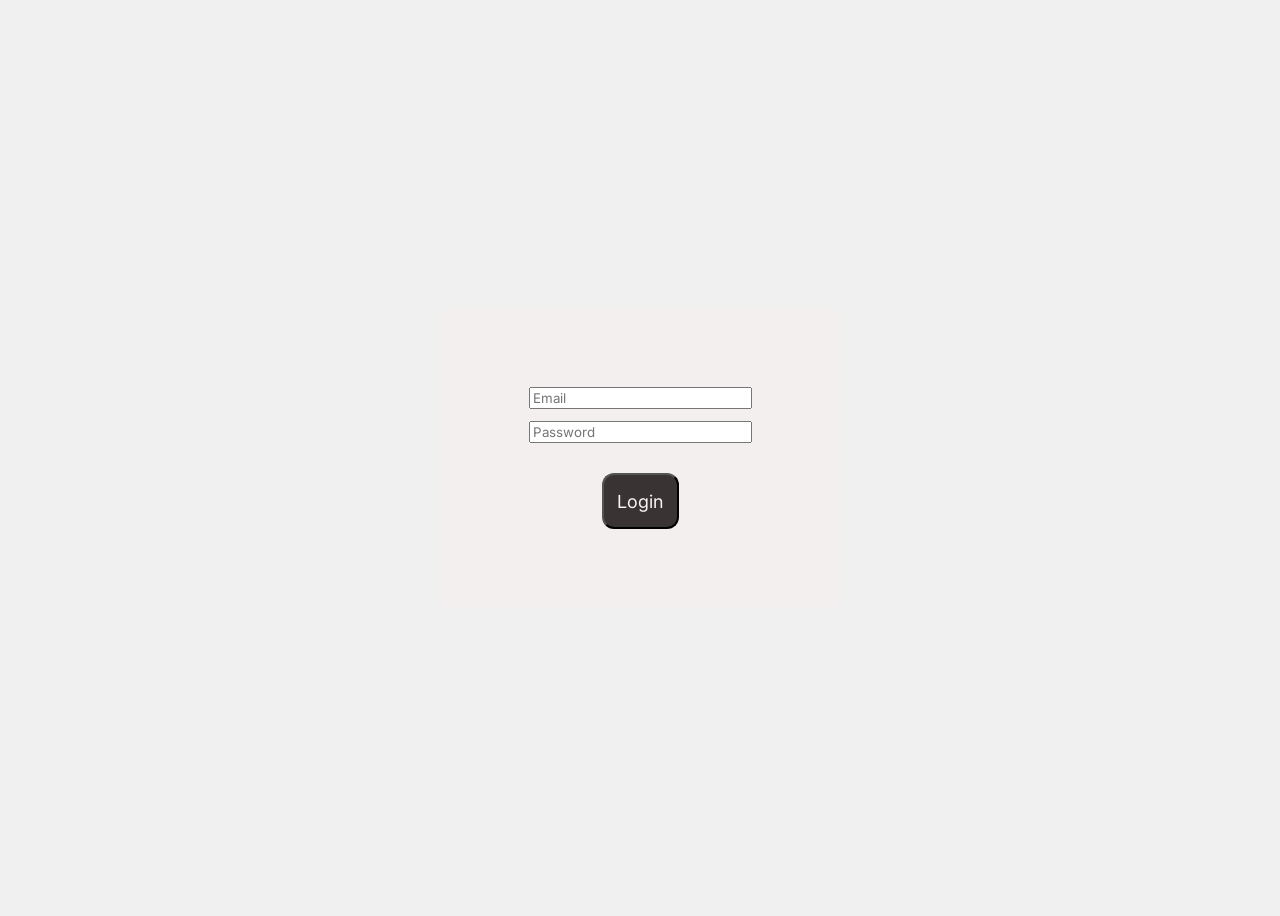
==== commit cdfe401d: "made analytics and changed login" ====
--- a/template/index.html
+++ b/template/index.html
@@ -1,43 +1,16 @@
 <!DOCTYPE html>
 <html lang="en">
     <meta charset="utf-8" />
-    <meta name="viewport" content="width=480px" />
-    <title>To-Do List</title>
-    <link rel="stylesheet" href="../styles/style.css">
+    <meta name="viewport" content="width=device-width" />
+    <title>Login</title>
+    <link rel="stylesheet" href="../styles/loginpage.css">
     <link href="https://fonts.googleapis.com/css2?family=Inter:wght@400;500;700&display=swap" rel="stylesheet">
-    
     <body>
-        <div class="page">
-            <h1 class="title">
-                Today
-            </h1>
-            <div class="category">
-                <h2 class="category-name">DESIGN</h2>
-                <ul class="category-tasks">
-                    <li class="task">
-                        <div class="checkbox"></div>
-                        <p class="task-name">Create icons for a dashboard</p>
-                    </li>
-                    <li class="task">
-                        <div class="checkbox"></div>
-                        <p class="task-name">Plan your meal</p>
-                    </li>
-                </ul>
-            </div>
-            <div class="category">
-                <h2 class="category-name">PERSONAL</h2>
-                <ul class="category-tasks">
-                    <li class="task">
-                        <div class="checkbox"></div>
-                        <p class="task-name">Review daily goals before sleeping. Add some new if time permits</p>
-                    </li>
-                </ul>
-            </div>
-            <div class="add-task">
-                <input class="add-task-input" placeholder="Write a task...">
-                <button class="add-task-btn">Add</button>
-            </div>
+        <div class="login-container">
+            <input class="login-input" placeholder="Email"></input>
+            <input class="login-input" placeholder="Password" type="password"></input>
+            <button class="login-btn">Login</button>
         </div>
-        <script src="../scripts/script.js"></script>
+        <script src="../scripts/loginpage.js"></script>
     </body>
-</html>
+</html>
--- a/styles/loginpage.css
+++ b/styles/loginpage.css
@@ -0,0 +1,34 @@
+* {
+    font-family: 'Inter', sans-serif;
+}
+
+body {
+    height: 100vh;
+    display: flex;
+    justify-content: center;
+    align-items: center;
+    background-color: #f0f0f0; 
+
+}
+
+.login-container {
+    width: 400px;
+    height: 300px;
+    background-color: #F3EFEE;
+    border-radius: 12px;
+    gap: 12px;
+    display: flex;
+    flex-direction: column;
+    align-items: center;
+    justify-content: center;
+}
+
+.login-btn {
+    width: 77px;
+    height: 56px;
+    border-radius: 12px;
+    background-color: #393433;
+    color: #F9F5F4;
+    font-size: 18px;
+    cursor: pointer;
+}
